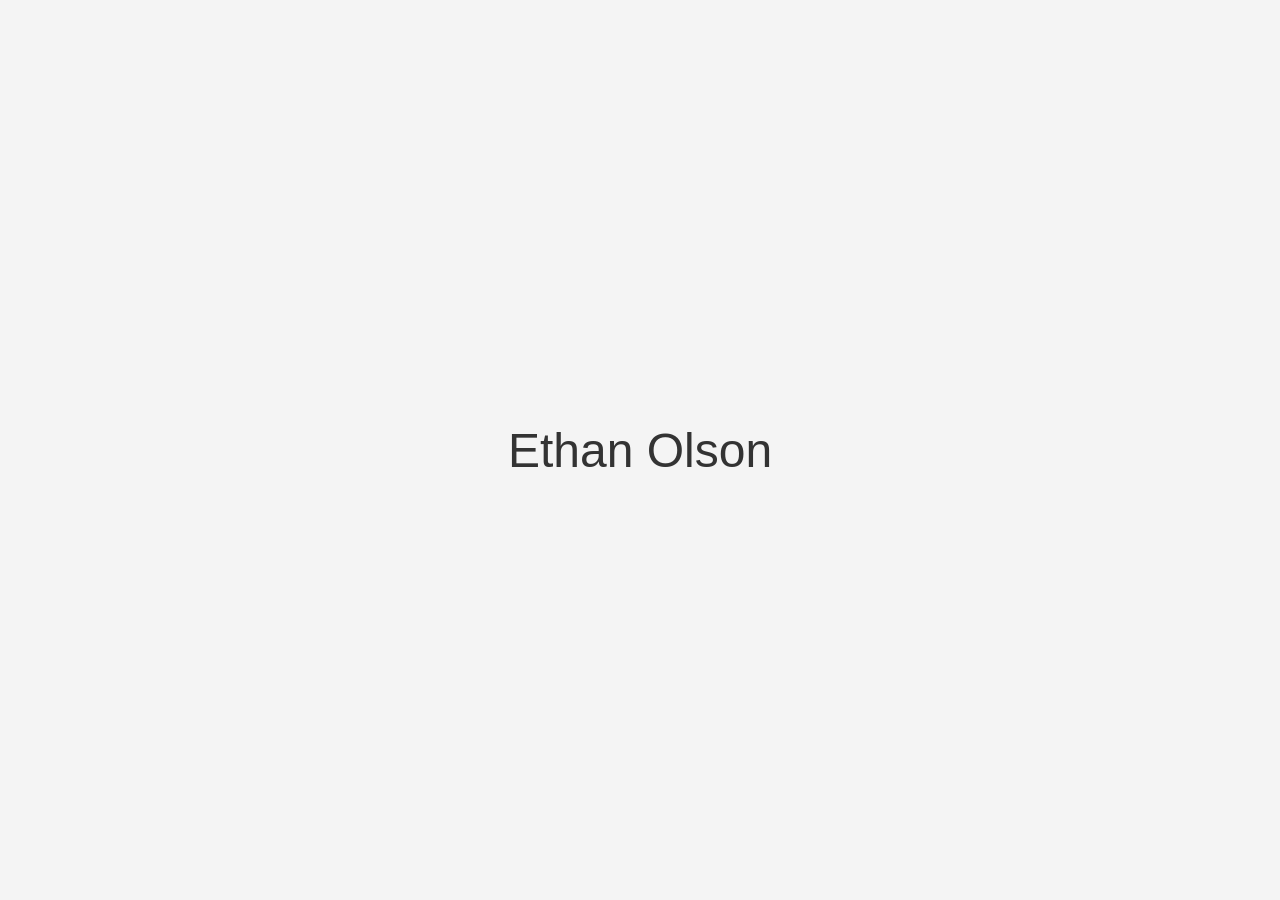
==== index.html @ 8f366f77 "Update index.html" ====
<!DOCTYPE html>
<html lang="en">
<head>
  <meta charset="UTF-8" />
  <meta name="viewport" content="width=device-width, initial-scale=1.0" />
  <title>Ethan Olson</title>

  <!-- Favicon -->
  <link rel="icon" href="favicon.ico" type="image/x-icon" />

  <style>
    body {
      margin: 0;
      padding: 0;
      background: #f4f4f4;
      font-family: 'Helvetica Neue', sans-serif;
      color: #333;
      display: flex;
      justify-content: center;
      align-items: center;
      height: 100vh;
    }
    h1 {
      font-size: 3rem;
      font-weight: 400;
    }
  </style>
</head>
<body>
  <h1>Ethan Olson</h1>
</body>
</html>
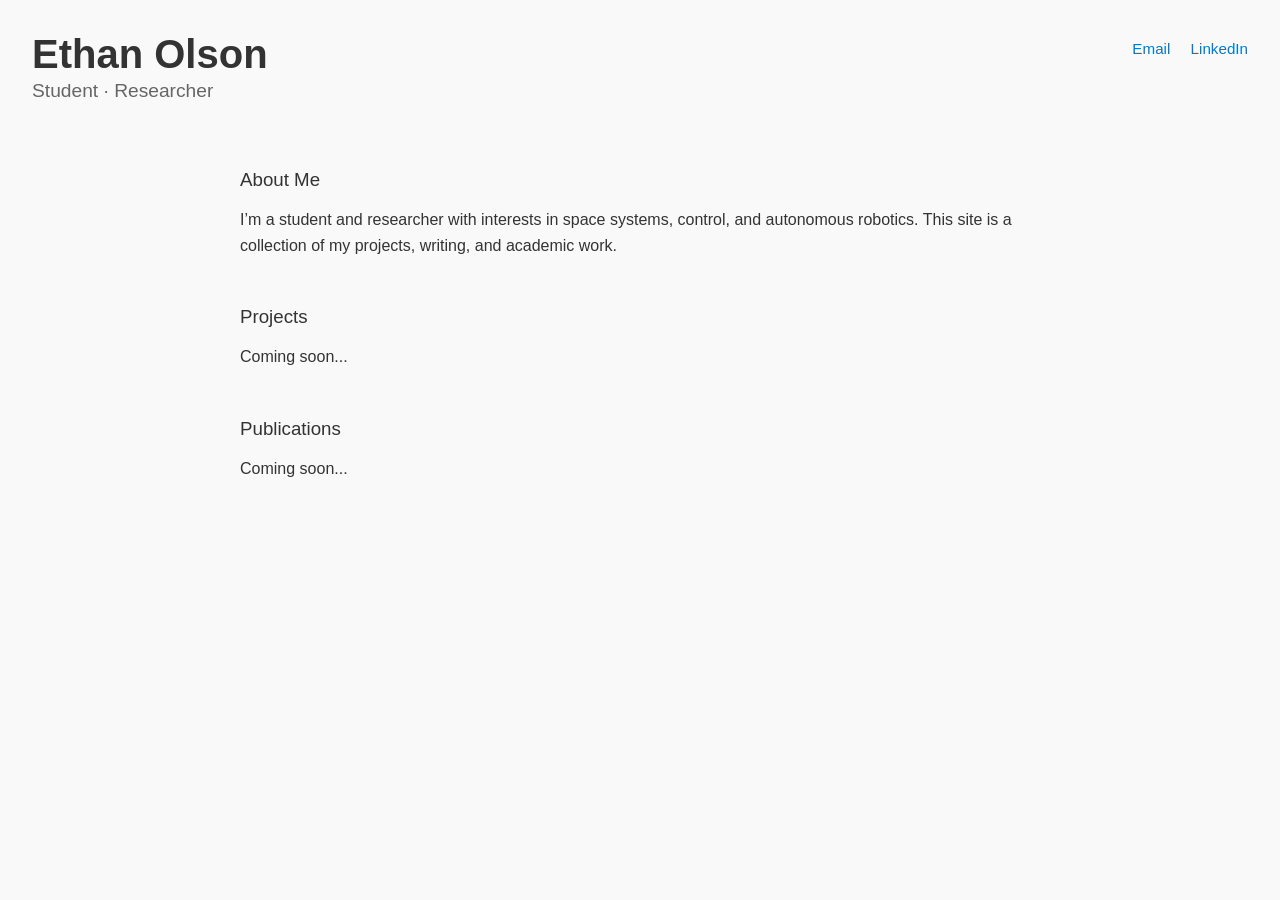
==== commit 43648d1c: "Update index.html" ====
--- a/index.html
+++ b/index.html
@@ -6,27 +6,103 @@
   <title>Ethan Olson</title>
 
   <!-- Favicon -->
-  <link rel="icon" href="favicon.ico" type="image/x-icon" />
+  <link rel="icon" href="icons8-satellite-48.png" type="image/png" />
 
   <style>
     body {
       margin: 0;
       padding: 0;
-      background: #f4f4f4;
       font-family: 'Helvetica Neue', sans-serif;
+      background-color: #f9f9f9;
       color: #333;
+    }
+
+    header {
+      padding: 2rem 2rem 1rem 2rem;
       display: flex;
-      justify-content: center;
-      align-items: center;
-      height: 100vh;
+      justify-content: space-between;
+      align-items: flex-start;
+      flex-wrap: wrap;
     }
+
+    .title {
+      max-width: 70%;
+    }
+
     h1 {
-      font-size: 3rem;
-      font-weight: 400;
+      margin: 0;
+      font-size: 2.5rem;
+      font-weight: 600;
+    }
+
+    h2 {
+      margin: 0.2rem 0 0 0;
+      font-size: 1.2rem;
+      font-weight: 300;
+      color: #666;
+    }
+
+    .links {
+      text-align: right;
+      font-size: 0.95rem;
+      margin-top: 0.5rem;
+    }
+
+    .links a {
+      margin-left: 1rem;
+      text-decoration: none;
+      color: #007acc;
+    }
+
+    main {
+      padding: 2rem;
+      max-width: 800px;
+      margin: 0 auto;
+    }
+
+    section {
+      margin-bottom: 3rem;
+    }
+
+    h3 {
+      font-weight: 500;
+      margin-bottom: 0.5rem;
+    }
+
+    p {
+      line-height: 1.6;
     }
   </style>
 </head>
 <body>
-  <h1>Ethan Olson</h1>
+  <header>
+    <div class="title">
+      <h1>Ethan Olson</h1>
+      <h2>Student · Researcher</h2>
+    </div>
+    <div class="links">
+      <a href="mailto:youremail@example.com">Email</a>
+      <a href="https://www.linkedin.com/in/yourprofile" target="_blank">LinkedIn</a>
+    </div>
+  </header>
+
+  <main>
+    <section>
+      <h3>About Me</h3>
+      <p>
+        I’m a student and researcher with interests in space systems, control, and autonomous robotics. This site is a collection of my projects, writing, and academic work.
+      </p>
+    </section>
+
+    <section>
+      <h3>Projects</h3>
+      <p>Coming soon...</p>
+    </section>
+
+    <section>
+      <h3>Publications</h3>
+      <p>Coming soon...</p>
+    </section>
+  </main>
 </body>
 </html>
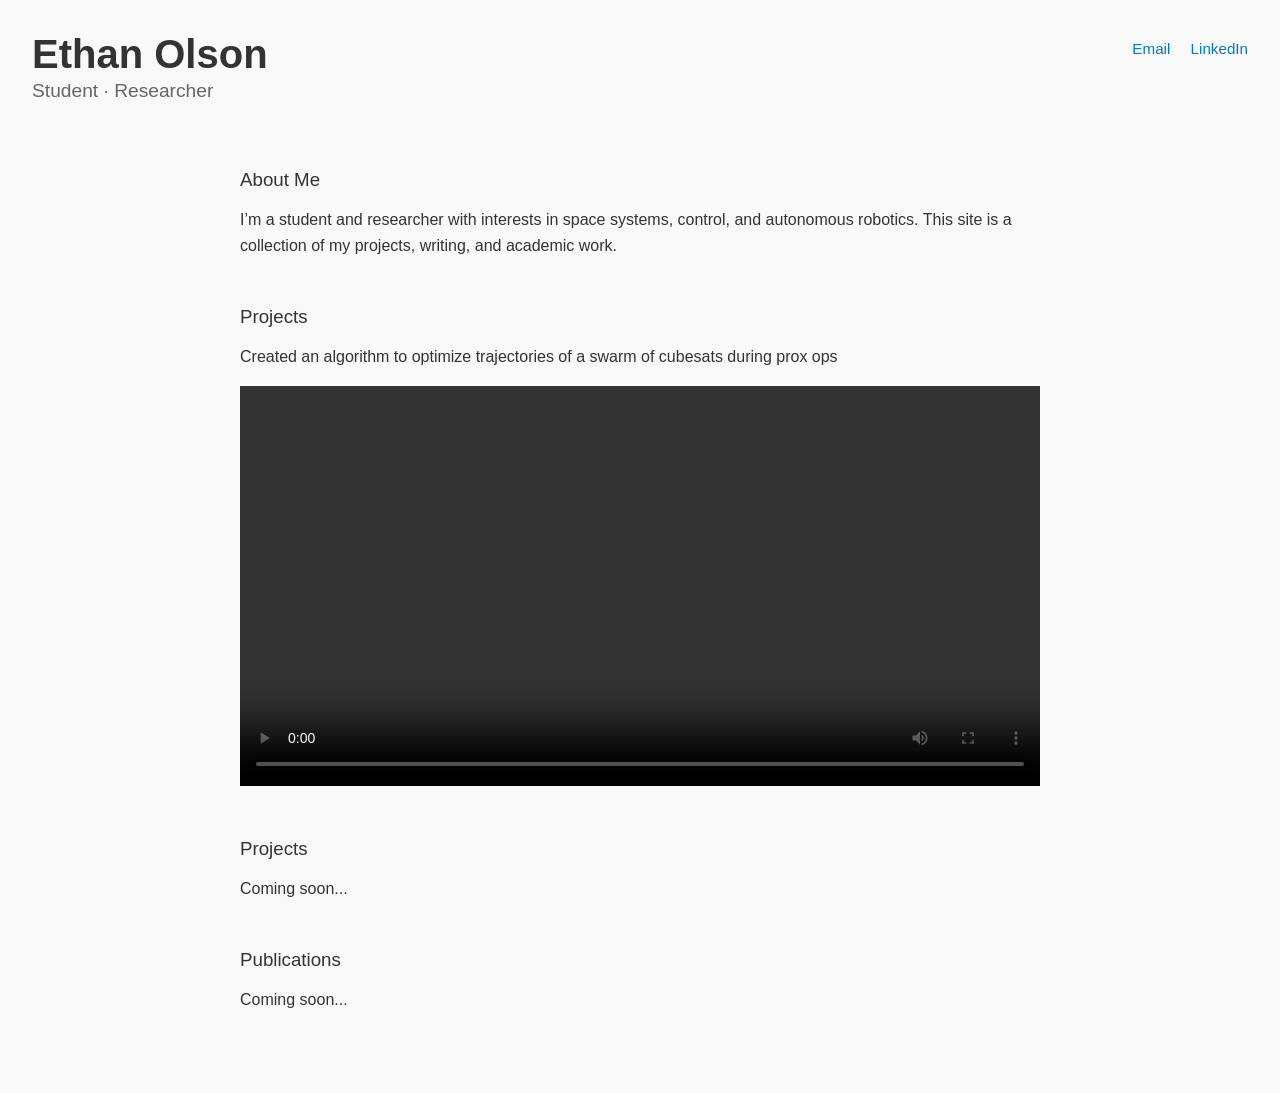
==== commit 0a362ff7: "Update index.html" ====
--- a/index.html
+++ b/index.html
@@ -94,6 +94,15 @@
       </p>
     </section>
 
+  <section>
+  <h3>Projects</h3>
+  <p>Created an algorithm to optimize trajectories of a swarm of cubesats during prox ops</p>
+  <video width="100%" controls>
+    <source src="TrajOptMission.mp4" type="video/mp4" />
+    Your browser does not support the video tag.
+  </video>
+</section>
+
     <section>
       <h3>Projects</h3>
       <p>Coming soon...</p>
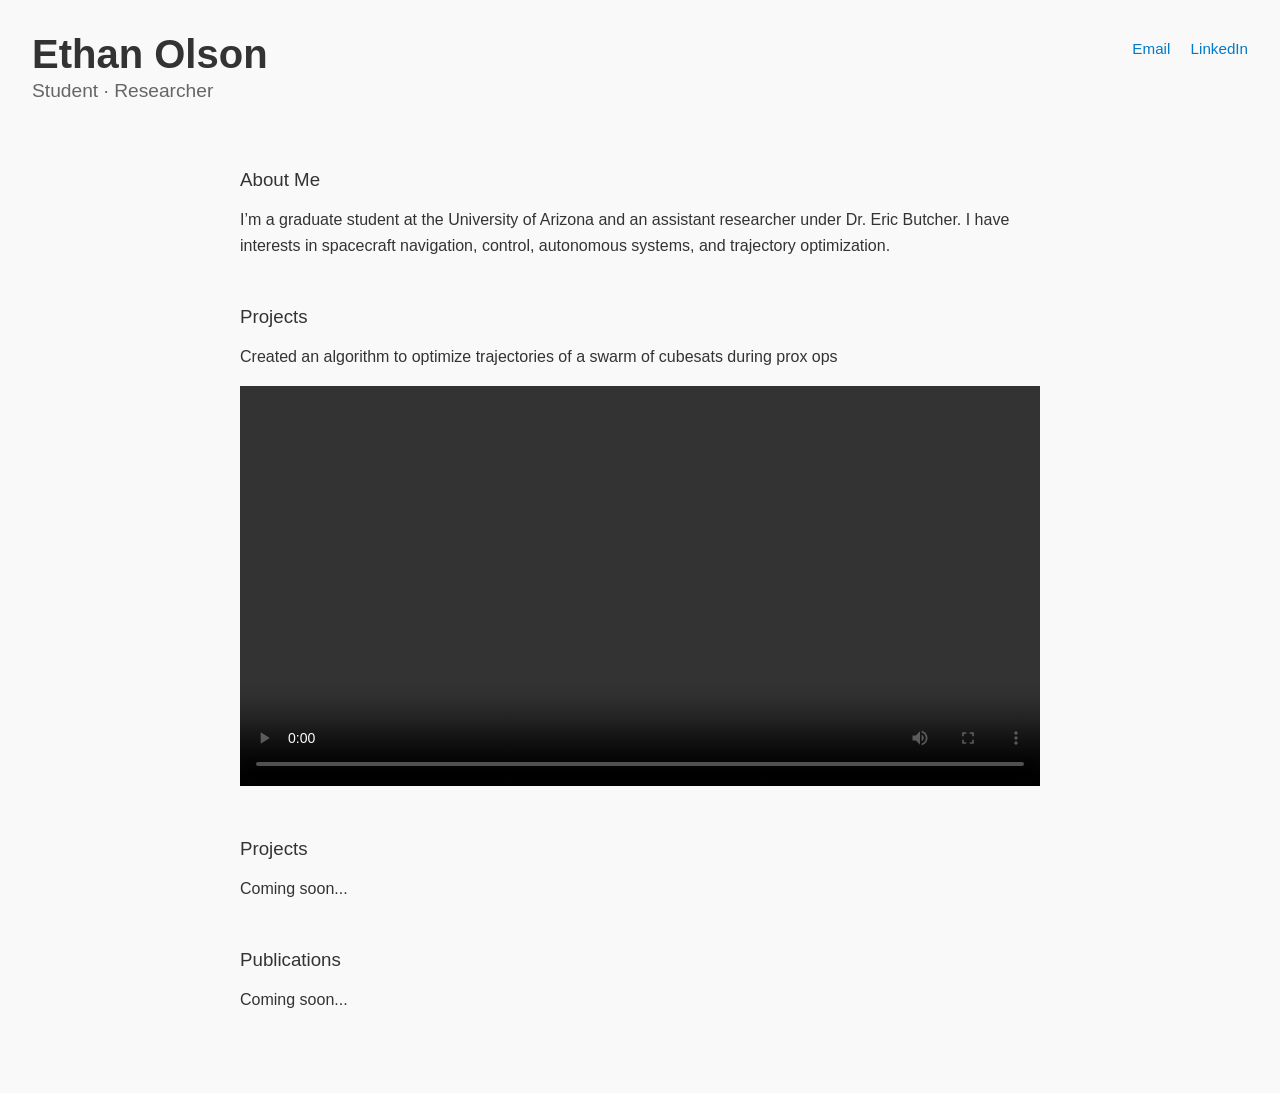
==== commit 6a6ee823: "Update index.html" ====
--- a/index.html
+++ b/index.html
@@ -81,8 +81,8 @@
       <h2>Student · Researcher</h2>
     </div>
     <div class="links">
-      <a href="mailto:youremail@example.com">Email</a>
-      <a href="https://www.linkedin.com/in/yourprofile" target="_blank">LinkedIn</a>
+      <a href="mailto:olson7@arizona.edu">Email</a>
+      <a href="https://www.linkedin.com/in/ethan-olson-353345222/" target="_blank">LinkedIn</a>
     </div>
   </header>
 
@@ -90,7 +90,7 @@
     <section>
       <h3>About Me</h3>
       <p>
-        I’m a student and researcher with interests in space systems, control, and autonomous robotics. This site is a collection of my projects, writing, and academic work.
+        I’m a graduate student at the University of Arizona and an assistant researcher under Dr. Eric Butcher. I have interests in spacecraft navigation, control, autonomous systems, and trajectory optimization.
       </p>
     </section>
 
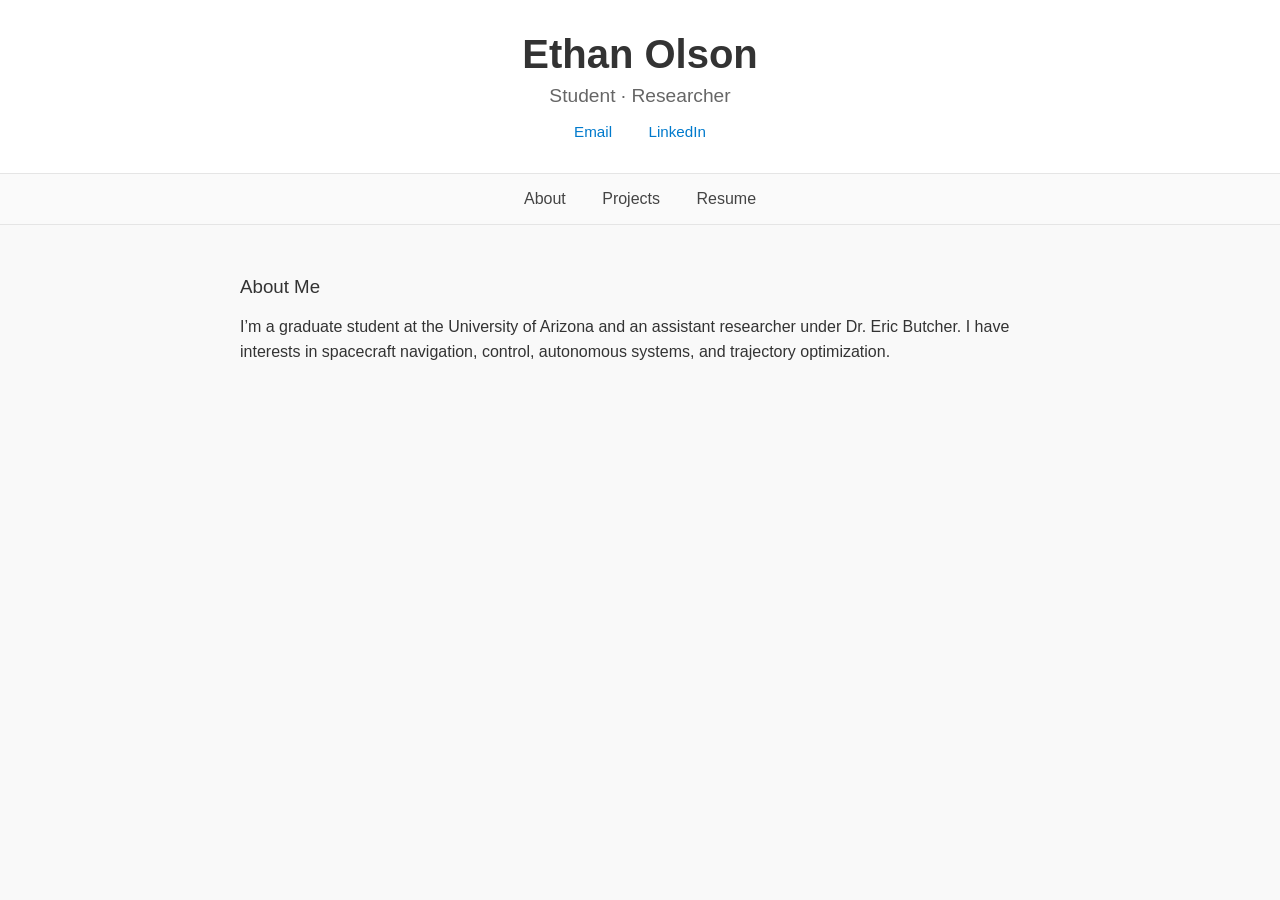
==== commit 4fca3e45: "Update index.html" ====
--- a/index.html
+++ b/index.html
@@ -4,8 +4,6 @@
   <meta charset="UTF-8" />
   <meta name="viewport" content="width=device-width, initial-scale=1.0" />
   <title>Ethan Olson</title>
-
-  <!-- Favicon -->
   <link rel="icon" href="icons8-satellite-48.png" type="image/png" />
 
   <style>
@@ -18,15 +16,10 @@
     }
 
     header {
-      padding: 2rem 2rem 1rem 2rem;
-      display: flex;
-      justify-content: space-between;
-      align-items: flex-start;
-      flex-wrap: wrap;
-    }
-
-    .title {
-      max-width: 70%;
+      background-color: #ffffff;
+      padding: 2rem 0;
+      text-align: center;
+      box-shadow: 0 2px 5px rgba(0, 0, 0, 0.05);
     }
 
     h1 {
@@ -36,21 +29,39 @@
     }
 
     h2 {
-      margin: 0.2rem 0 0 0;
+      margin: 0.5rem 0;
       font-size: 1.2rem;
       font-weight: 300;
       color: #666;
     }
 
     .links {
-      text-align: right;
-      font-size: 0.95rem;
-      margin-top: 0.5rem;
+      margin-top: 1rem;
     }
 
     .links a {
-      margin-left: 1rem;
+      margin: 0 1rem;
       text-decoration: none;
+      color: #007acc;
+      font-size: 0.95rem;
+    }
+
+    nav {
+      text-align: center;
+      background: #fafafa;
+      padding: 1rem 0;
+      border-top: 1px solid #e5e5e5;
+      border-bottom: 1px solid #e5e5e5;
+    }
+
+    nav a {
+      margin: 0 1rem;
+      text-decoration: none;
+      color: #444;
+      font-weight: 500;
+    }
+
+    nav a:hover {
       color: #007acc;
     }
 
@@ -76,15 +87,19 @@
 </head>
 <body>
   <header>
-    <div class="title">
-      <h1>Ethan Olson</h1>
-      <h2>Student · Researcher</h2>
-    </div>
+    <h1>Ethan Olson</h1>
+    <h2>Student · Researcher</h2>
     <div class="links">
       <a href="mailto:olson7@arizona.edu">Email</a>
       <a href="https://www.linkedin.com/in/ethan-olson-353345222/" target="_blank">LinkedIn</a>
     </div>
   </header>
+
+  <nav>
+    <a href="index.html">About</a>
+    <a href="projects.html">Projects</a>
+    <a href="resume.html">Resume</a>
+  </nav>
 
   <main>
     <section>
@@ -93,25 +108,6 @@
         I’m a graduate student at the University of Arizona and an assistant researcher under Dr. Eric Butcher. I have interests in spacecraft navigation, control, autonomous systems, and trajectory optimization.
       </p>
     </section>
-
-  <section>
-  <h3>Projects</h3>
-  <p>Created an algorithm to optimize trajectories of a swarm of cubesats during prox ops</p>
-  <video width="100%" controls>
-    <source src="TrajOptMission.mp4" type="video/mp4" />
-    Your browser does not support the video tag.
-  </video>
-</section>
-
-    <section>
-      <h3>Projects</h3>
-      <p>Coming soon...</p>
-    </section>
-
-    <section>
-      <h3>Publications</h3>
-      <p>Coming soon...</p>
-    </section>
   </main>
 </body>
 </html>
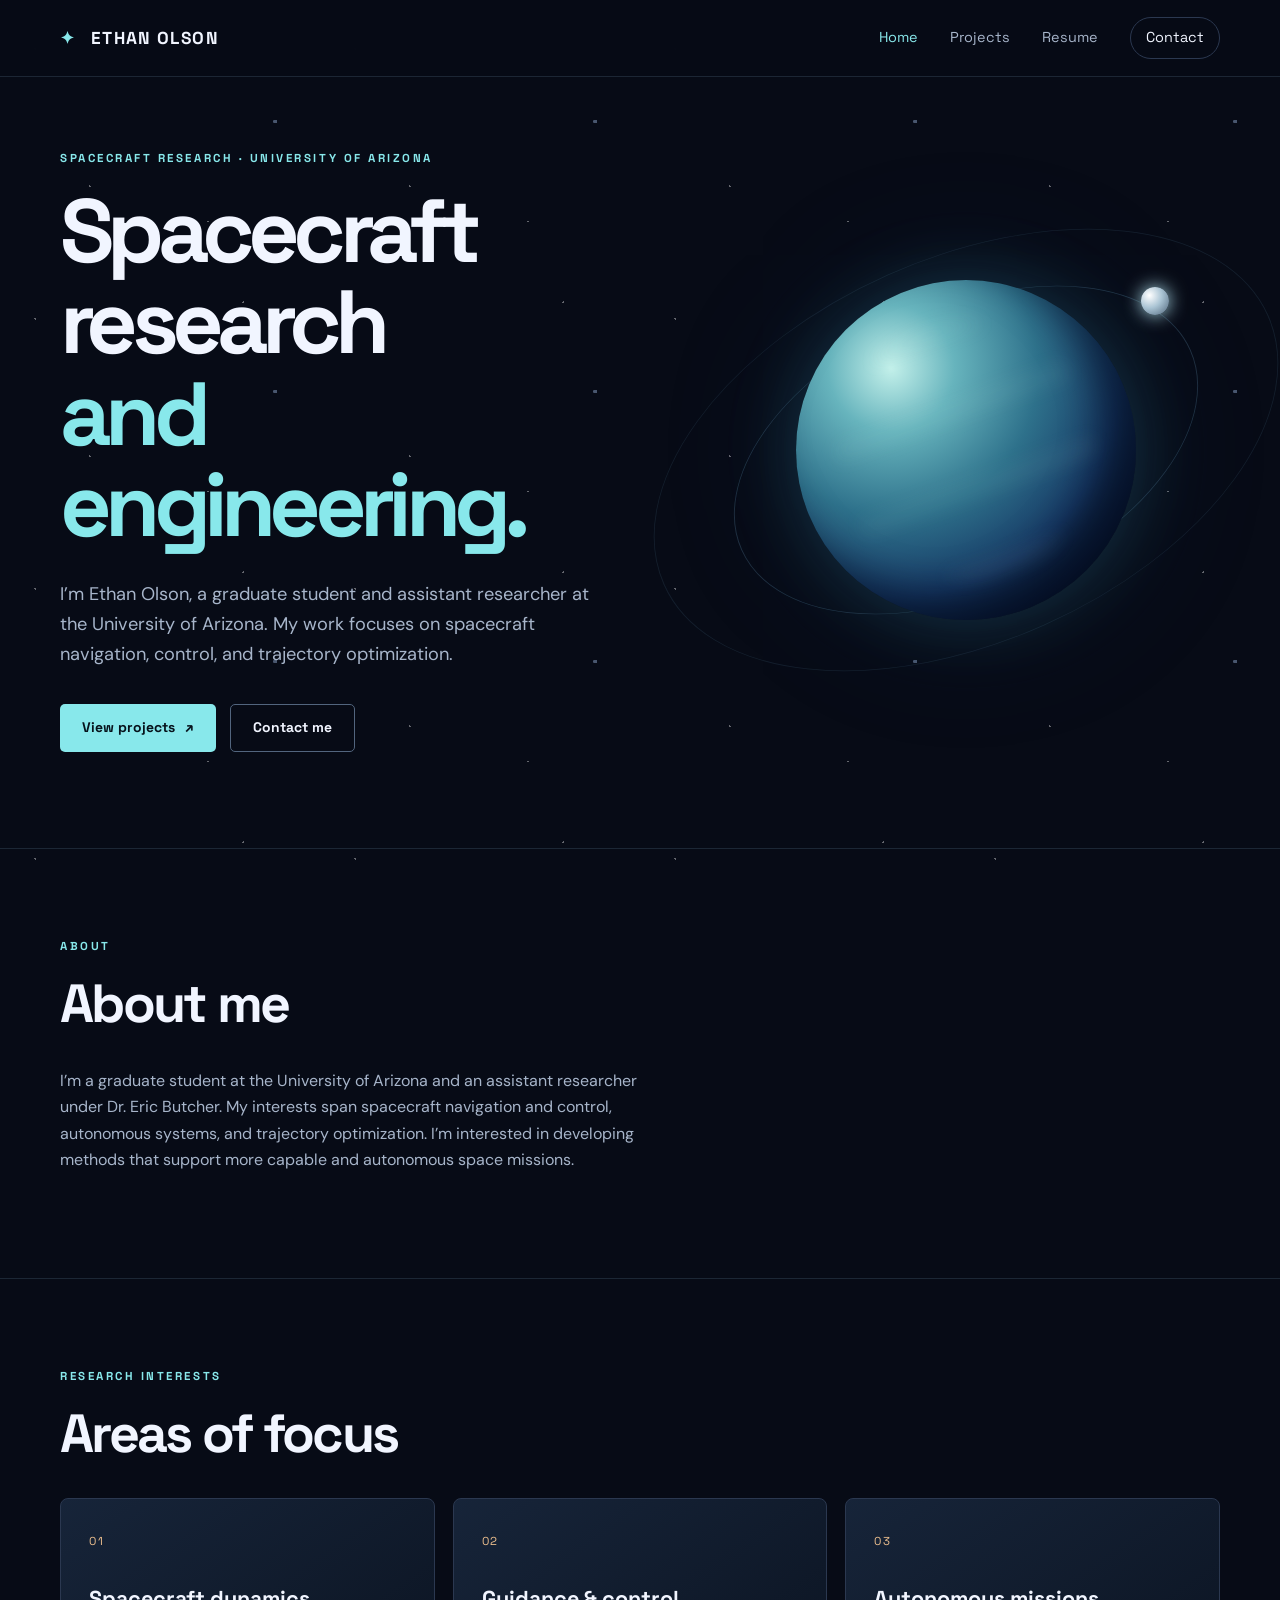
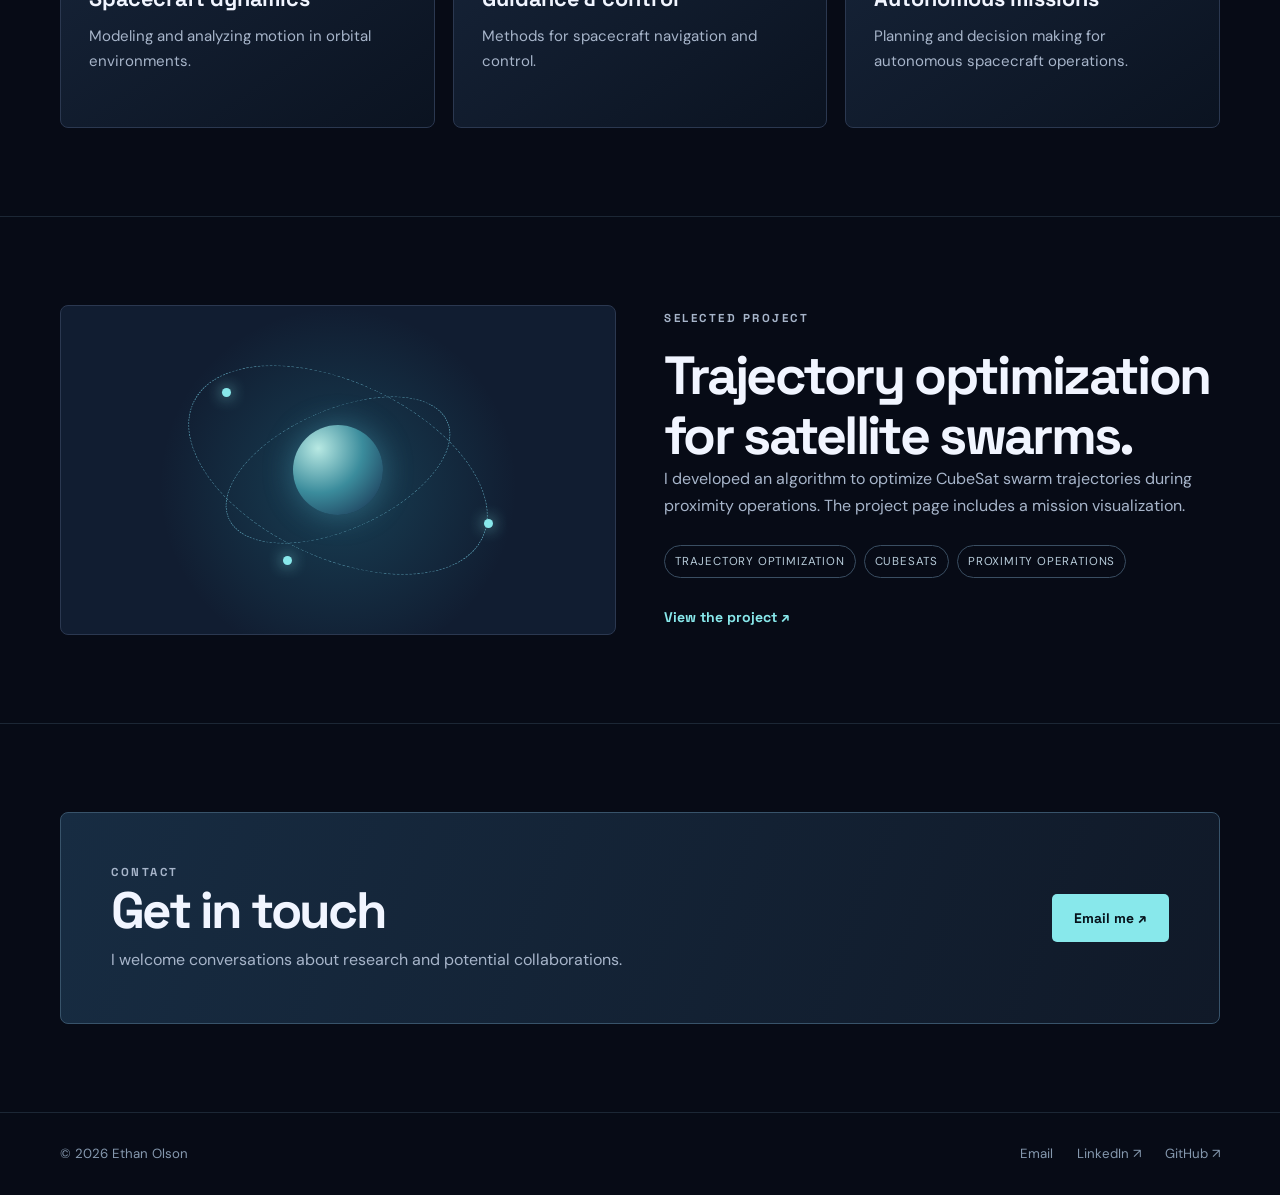
==== commit f4ad3d75: "Redesign personal website with professional space theme" ====
--- a/index.html
+++ b/index.html
@@ -1,113 +1,10 @@
-<!DOCTYPE html>
-<html lang="en">
-<head>
-  <meta charset="UTF-8" />
-  <meta name="viewport" content="width=device-width, initial-scale=1.0" />
-  <title>Ethan Olson</title>
-  <link rel="icon" href="icons8-satellite-48.png" type="image/png" />
+<!doctype html>
+<html lang="en"><head><meta charset="utf-8"><meta name="viewport" content="width=device-width,initial-scale=1"><meta name="theme-color" content="#070b16"><meta name="description" content="Ethan Olson is a graduate student and researcher exploring spacecraft navigation, control, autonomous systems, and trajectory optimization."><title>Ethan Olson | Spacecraft Research & Engineering</title><link rel="icon" href="https://raw.githubusercontent.com/artemis-17/Website/main/icons8-satellite-48.png" type="image/png"><link rel="stylesheet" href="style.css"></head>
+<body><header class="site-header"><div class="shell header-inner"><a class="brand" href="index.html"><span class="brand-mark">✦</span> ETHAN OLSON</a><nav class="nav" aria-label="Main navigation"><a href="index.html" aria-current="page">Home</a><a href="projects.html">Projects</a><a href="resume.html">Resume</a><a class="contact-link" href="mailto:olson7@arizona.edu">Contact</a></nav></div></header>
+<main><section class="shell hero"><div class="hero-copy"><p class="eyebrow">Spacecraft research · University of Arizona</p><h1>Spacecraft research<br><em>and engineering.</em></h1><p class="lede">I’m Ethan Olson, a graduate student and assistant researcher at the University of Arizona. My work focuses on spacecraft navigation, control, and trajectory optimization.</p><div class="actions"><a class="button primary" href="projects.html">View projects <span aria-hidden="true">↗</span></a><a class="button secondary" href="mailto:olson7@arizona.edu">Contact me</a></div></div><div class="orbit-art" role="img" aria-label="Illustration of a blue planet with orbital paths and a small satellite"><div class="planet"></div><div class="moon"></div></div></section>
+<section class="section" id="about"><div class="shell"><div class="section-heading"><div><p class="eyebrow">About</p><h2>About me</h2></div></div><p class="section-intro">I’m a graduate student at the University of Arizona and an assistant researcher under Dr. Eric Butcher. My interests span spacecraft navigation and control, autonomous systems, and trajectory optimization. I’m interested in developing methods that support more capable and autonomous space missions.</p></div></section>
+<section class="section"><div class="shell"><div class="section-heading"><div><p class="eyebrow">Research interests</p><h2>Areas of focus</h2></div></div><div class="grid"><article class="card"><span class="number">01</span><h3>Spacecraft dynamics</h3><p>Modeling and analyzing motion in orbital environments.</p></article><article class="card"><span class="number">02</span><h3>Guidance & control</h3><p>Methods for spacecraft navigation and control.</p></article><article class="card"><span class="number">03</span><h3>Autonomous missions</h3><p>Planning and decision making for autonomous spacecraft operations.</p></article></div></div></section>
+<section class="section"><div class="shell feature"><div class="feature-visual" role="img" aria-label="Diagram inspired by satellite swarm trajectories"><div class="ring"></div><div class="ring"></div><div class="core"></div><div class="node one"></div><div class="node two"></div><div class="node three"></div></div><div class="feature-copy"><p class="eyebrow">Selected project</p><h2>Trajectory optimization for satellite swarms.</h2><p>I developed an algorithm to optimize CubeSat swarm trajectories during proximity operations. The project page includes a mission visualization.</p><div class="tag-row"><span class="tag">TRAJECTORY OPTIMIZATION</span><span class="tag">CUBESATS</span><span class="tag">PROXIMITY OPERATIONS</span></div><a class="text-link" href="projects.html">View the project ↗</a></div></div></section>
+<section class="section"><div class="shell cta"><div><p class="eyebrow">Contact</p><h2>Get in touch</h2><p>I welcome conversations about research and potential collaborations.</p></div><a class="button primary" href="mailto:olson7@arizona.edu">Email me ↗</a></div></section></main>
+<footer class="footer"><div class="shell footer-inner"><span>© <span id="year">2026</span> Ethan Olson</span><div class="footer-links"><a href="mailto:olson7@arizona.edu">Email</a><a href="https://www.linkedin.com/in/ethan-olson-353345222/" target="_blank" rel="noopener noreferrer">LinkedIn ↗</a><a href="https://github.com/artemis-17" target="_blank" rel="noopener noreferrer">GitHub ↗</a></div></div></footer><script>document.getElementById('year').textContent=new Date().getFullYear()</script></body></html>
 
-  <style>
-    body {
-      margin: 0;
-      padding: 0;
-      font-family: 'Helvetica Neue', sans-serif;
-      background-color: #f9f9f9;
-      color: #333;
-    }
-
-    header {
-      background-color: #ffffff;
-      padding: 2rem 0;
-      text-align: center;
-      box-shadow: 0 2px 5px rgba(0, 0, 0, 0.05);
-    }
-
-    h1 {
-      margin: 0;
-      font-size: 2.5rem;
-      font-weight: 600;
-    }
-
-    h2 {
-      margin: 0.5rem 0;
-      font-size: 1.2rem;
-      font-weight: 300;
-      color: #666;
-    }
-
-    .links {
-      margin-top: 1rem;
-    }
-
-    .links a {
-      margin: 0 1rem;
-      text-decoration: none;
-      color: #007acc;
-      font-size: 0.95rem;
-    }
-
-    nav {
-      text-align: center;
-      background: #fafafa;
-      padding: 1rem 0;
-      border-top: 1px solid #e5e5e5;
-      border-bottom: 1px solid #e5e5e5;
-    }
-
-    nav a {
-      margin: 0 1rem;
-      text-decoration: none;
-      color: #444;
-      font-weight: 500;
-    }
-
-    nav a:hover {
-      color: #007acc;
-    }
-
-    main {
-      padding: 2rem;
-      max-width: 800px;
-      margin: 0 auto;
-    }
-
-    section {
-      margin-bottom: 3rem;
-    }
-
-    h3 {
-      font-weight: 500;
-      margin-bottom: 0.5rem;
-    }
-
-    p {
-      line-height: 1.6;
-    }
-  </style>
-</head>
-<body>
-  <header>
-    <h1>Ethan Olson</h1>
-    <h2>Student · Researcher</h2>
-    <div class="links">
-      <a href="mailto:olson7@arizona.edu">Email</a>
-      <a href="https://www.linkedin.com/in/ethan-olson-353345222/" target="_blank">LinkedIn</a>
-    </div>
-  </header>
-
-  <nav>
-    <a href="index.html">About</a>
-    <a href="projects.html">Projects</a>
-    <a href="resume.html">Resume</a>
-  </nav>
-
-  <main>
-    <section>
-      <h3>About Me</h3>
-      <p>
-        I’m a graduate student at the University of Arizona and an assistant researcher under Dr. Eric Butcher. I have interests in spacecraft navigation, control, autonomous systems, and trajectory optimization.
-      </p>
-    </section>
-  </main>
-</body>
-</html>
--- a/style.css
+++ b/style.css
@@ -0,0 +1,23 @@
+@import url('https://fonts.googleapis.com/css2?family=DM+Sans:wght@400;500;600;700&family=Space+Grotesk:wght@400;500;600;700&display=swap');
+:root{color-scheme:dark;--bg:#070b16;--panel:#101827;--line:#2b3850;--text:#f1f5ff;--muted:#a7b5ca;--cyan:#88e8eb;--gold:#efc18f}
+*{box-sizing:border-box}html{scroll-behavior:smooth}body{margin:0;background:var(--bg);color:var(--text);font-family:'DM Sans',sans-serif;line-height:1.65;overflow-x:hidden}body:before{content:'';position:fixed;inset:0;pointer-events:none;z-index:-1;background-image:radial-gradient(1px 1px at 11% 18%,#fff 98%,transparent),radial-gradient(1px 1px at 76% 12%,#fff 98%,transparent),radial-gradient(2px 2px at 86% 45%,#b4d3ff 98%,transparent),radial-gradient(1px 1px at 28% 69%,#fff 98%,transparent),radial-gradient(1px 1px at 65% 82%,#fff 98%,transparent);background-size:320px 270px;opacity:.38}a{color:inherit;text-decoration:none}a:focus-visible{outline:2px solid var(--cyan);outline-offset:5px}h1,h2,h3,p{margin-top:0}h1,h2,h3,.brand,.nav{font-family:'Space Grotesk',sans-serif}.shell{width:min(1160px,calc(100% - 48px));margin:auto}.site-header{border-bottom:1px solid rgba(145,184,218,.16);background:rgba(7,11,22,.8);backdrop-filter:blur(16px);position:sticky;top:0;z-index:5}.header-inner{display:flex;justify-content:space-between;align-items:center;min-height:76px;gap:24px}.brand{font-size:1.08rem;font-weight:700;letter-spacing:.08em}.brand-mark{color:var(--cyan);margin-right:10px}.nav{display:flex;align-items:center;gap:32px;font-size:.9rem;color:var(--muted)}.nav a:hover,.nav a[aria-current=page]{color:var(--cyan)}.nav .contact-link{color:var(--text);border:1px solid var(--line);padding:8px 15px;border-radius:999px}.eyebrow{font-family:'Space Grotesk',sans-serif;text-transform:uppercase;letter-spacing:.22em;font-size:.72rem;font-weight:700;color:var(--cyan);margin-bottom:18px}.hero{position:relative;min-height:660px;display:grid;grid-template-columns:1.1fr .9fr;align-items:center;gap:30px;padding:72px 0 96px}.hero-copy{position:relative;z-index:2}.hero h1{font-size:clamp(3.6rem,7vw,6.8rem);line-height:1.02;letter-spacing:-.075em;margin-bottom:27px;max-width:760px}.hero h1 em{font-style:normal;color:var(--cyan)}.lede{font-size:1.14rem;color:var(--muted);max-width:560px}.actions{display:flex;gap:14px;flex-wrap:wrap;margin-top:35px}.button{display:inline-flex;align-items:center;justify-content:center;gap:10px;min-height:48px;padding:11px 22px;border-radius:5px;font-family:'Space Grotesk',sans-serif;font-size:.87rem;font-weight:700;transition:transform .2s,background .2s}.button:hover{transform:translateY(-3px)}.button.primary{background:var(--cyan);color:#06121b}.button.secondary{border:1px solid #52657e;color:var(--text)}.button.secondary:hover{background:#182438}.orbit-art{height:480px;position:relative;overflow:visible}.orbit-art:before{content:'';position:absolute;width:490px;height:490px;border:1px solid rgba(122,179,214,.22);border-radius:50%;left:50%;top:50%;transform:translate(-50%,-50%) rotate(-24deg) scaleY(.58)}.orbit-art:after{content:'';position:absolute;width:660px;height:660px;border:1px solid rgba(122,179,214,.11);border-radius:50%;left:50%;top:50%;transform:translate(-50%,-50%) rotate(-24deg) scaleY(.58)}.planet{position:absolute;width:340px;height:340px;left:50%;top:50%;transform:translate(-50%,-50%);border-radius:50%;background:radial-gradient(circle at 28% 26%,#c3f0ea 0%,#67b4bd 18%,#2e718b 42%,#173a66 65%,#091529 82%);box-shadow:inset -32px -25px 38px rgba(2,9,29,.6),0 0 70px rgba(75,177,207,.22),0 0 160px rgba(30,119,178,.12)}.planet:after{content:'';position:absolute;inset:12%;border-radius:50%;background:repeating-linear-gradient(160deg,transparent 0 35px,rgba(190,239,227,.07) 38px 48px,transparent 56px 80px);filter:blur(9px)}.moon{position:absolute;width:28px;height:28px;border-radius:50%;top:16%;right:10%;background:radial-gradient(circle at 30% 30%,#fff,#aac4d4 45%,#4d6479);box-shadow:0 0 18px #b0e2ed}.satellite{position:absolute;left:6%;bottom:16%;font-size:35px;transform:rotate(-30deg);filter:drop-shadow(0 0 12px #86dce8)}.art-label{position:absolute;right:0;bottom:10%;font-family:'Space Grotesk',sans-serif;font-size:.7rem;letter-spacing:.2em;color:#89a4bb}.section{padding:88px 0;border-top:1px solid rgba(145,184,218,.16)}.section-heading{display:flex;justify-content:space-between;align-items:end;gap:30px;margin-bottom:34px}.section h2,.page-hero h1{font-size:clamp(2.2rem,4.2vw,4rem);line-height:1.12;letter-spacing:-.05em;margin-bottom:0}.section-intro{max-width:580px;color:var(--muted)}.text-link{color:var(--cyan);font-family:'Space Grotesk',sans-serif;font-weight:700;font-size:.88rem;white-space:nowrap}.text-link:hover{text-decoration:underline}.grid{display:grid;grid-template-columns:repeat(3,1fr);gap:18px}.card{background:linear-gradient(145deg,rgba(25,39,61,.9),rgba(12,20,34,.9));border:1px solid var(--line);border-radius:8px;padding:28px;min-height:230px}.card .number{font-family:'Space Grotesk',sans-serif;color:var(--gold);font-size:.72rem;letter-spacing:.16em}.card h3{font-size:1.35rem;line-height:1.25;margin:32px 0 12px}.card p{color:var(--muted);font-size:.94rem;margin-bottom:0}.feature{display:grid;grid-template-columns:1fr 1fr;gap:48px;align-items:center}.feature-visual{background:radial-gradient(circle at 50% 55%,rgba(44,166,191,.25),transparent 54%),#111d31;border:1px solid var(--line);border-radius:8px;min-height:330px;display:grid;place-items:center;position:relative;overflow:hidden}.feature-visual .ring{width:240px;height:240px;border:1px dashed #5493a9;border-radius:50%;position:absolute;transform:rotate(-24deg) scaleY(.5)}.feature-visual .ring:nth-child(2){width:320px;height:320px;transform:rotate(25deg) scaleY(.55)}.feature-visual .core{width:90px;height:90px;border-radius:50%;background:radial-gradient(circle at 28% 26%,#b8e9e3,#3b8c9c 48%,#152849);box-shadow:0 0 30px #489bb077}.feature-visual .node{position:absolute;width:9px;height:9px;border-radius:50%;background:var(--cyan);box-shadow:0 0 15px var(--cyan)}.feature-visual .node.one{top:25%;left:29%}.feature-visual .node.two{top:65%;right:22%}.feature-visual .node.three{bottom:21%;left:40%}.feature-copy p{color:var(--muted)}.tag-row{display:flex;gap:8px;flex-wrap:wrap;margin:26px 0}.tag{font-size:.72rem;letter-spacing:.07em;border:1px solid #3a4e62;color:#b8ccda;border-radius:50px;padding:6px 10px}.cta{background:linear-gradient(110deg,#172c42,#101928);border:1px solid #38536a;border-radius:8px;padding:50px;display:flex;align-items:center;justify-content:space-between;gap:26px}.cta h2{font-size:clamp(2rem,4vw,3.2rem);letter-spacing:-.05em;margin-bottom:8px}.cta p{color:var(--muted);margin:0}.footer{border-top:1px solid rgba(145,184,218,.16);padding:30px 0;color:#8598ae;font-size:.83rem}.footer-inner{display:flex;justify-content:space-between;gap:24px}.footer-links{display:flex;gap:24px}.footer a:hover{color:var(--cyan)}.page-hero{padding:100px 0 65px;max-width:780px}.page-hero p:last-child{font-size:1.13rem;color:var(--muted);margin:22px 0 0}.project-panel{border:1px solid var(--line);background:#101827;border-radius:8px;overflow:hidden;margin-bottom:90px}.project-content{padding:38px}.project-content h2{font-size:2rem;letter-spacing:-.04em}.project-content p{color:var(--muted);max-width:750px}.project-video{width:100%;display:block;max-height:620px;background:#070b16}.resume-list{display:grid;gap:16px;margin-bottom:90px}.resume-item{padding:28px;border:1px solid var(--line);background:var(--panel);border-radius:8px;display:grid;grid-template-columns:180px 1fr;gap:20px}.resume-item .label{color:var(--cyan);font-family:'Space Grotesk',sans-serif;font-size:.8rem;text-transform:uppercase;letter-spacing:.15em}.resume-item h2{font-size:1.3rem;margin-bottom:8px}.resume-item p{color:var(--muted);margin:0}.note{font-size:.85rem;color:var(--muted);margin-top:20px}@media(max-width:800px){.hero{grid-template-columns:1fr;min-height:auto;padding:80px 0 35px}.orbit-art{height:360px;grid-row:1}.planet{width:260px;height:260px}.orbit-art:before{width:360px;height:360px}.orbit-art:after{width:450px;height:450px}.hero-copy{text-align:center}.lede{margin:auto}.actions{justify-content:center}.grid,.feature{grid-template-columns:1fr}.feature-visual{min-height:270px}.section{padding:65px 0}}@media(max-width:560px){.shell{width:min(100% - 32px,1160px)}.header-inner{min-height:68px}.brand{font-size:.92rem}.nav{gap:15px;font-size:.78rem}.nav .contact-link{display:none}.hero h1{font-size:3.6rem}.orbit-art{height:310px}.planet{width:225px;height:225px}.orbit-art:before{width:315px;height:315px}.orbit-art:after{width:390px;height:390px}.section-heading{display:block}.section-heading .text-link{display:inline-block;margin-top:16px}.cta{padding:30px;display:block}.cta .button{margin-top:25px}.footer-inner{display:block}.footer-links{margin-top:12px}.resume-item{grid-template-columns:1fr}.page-hero{padding:75px 0 45px}.project-content{padding:24px}}@media(prefers-reduced-motion:reduce){html{scroll-behavior:auto}.button{transition:none}}
+
+/* Professional refinement */
++:root{--bg:#0b1220;--panel:#121d2d;--line:#304056;--cyan:#9bcbd3;--gold:#9bcbd3}
++body{background:var(--bg)}
++body:before{opacity:.15}
++.site-header{background:rgba(11,18,32,.94)}
++.brand{letter-spacing:.035em}
++.brand-mark{font-size:.8em}
++.eyebrow{letter-spacing:.15em}
++.hero{min-height:600px}
++.hero h1{font-size:clamp(3.1rem,5.8vw,5.6rem);letter-spacing:-.055em}
++.hero h1 em{color:#bbdbe0}
++.orbit-art{opacity:.78}
++.planet{background:radial-gradient(circle at 28% 26%,#b8d9dc 0%,#6a9ba6 20%,#315a73 47%,#1b304f 68%,#0b1729 83%);box-shadow:inset -32px -25px 38px rgba(2,9,29,.65),0 0 70px rgba(75,130,160,.16)}
++.card{background:#121d2d;min-height:210px}
++.card h3{margin-top:25px}
++.cta{background:#132238}
++.button.primary{background:#b5d6dc}
++@media(max-width:800px){.hero{min-height:auto}}
++
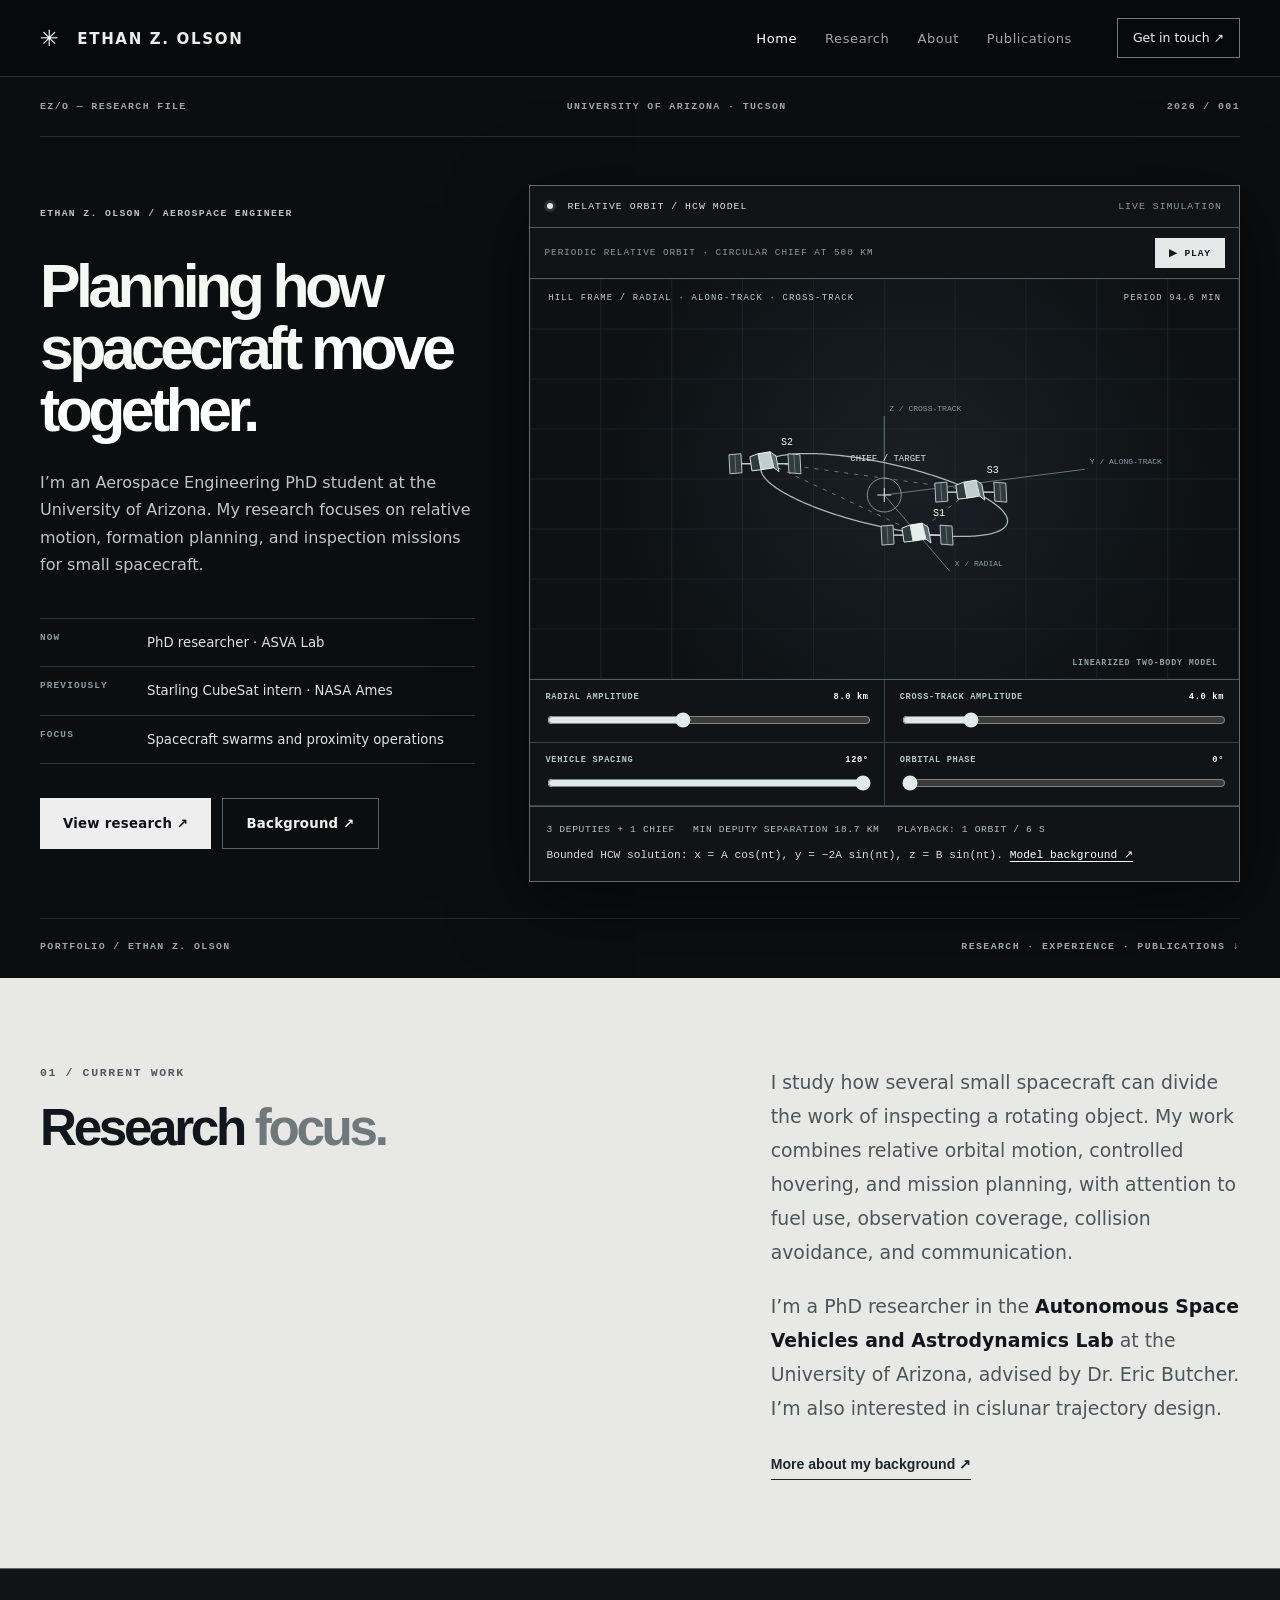
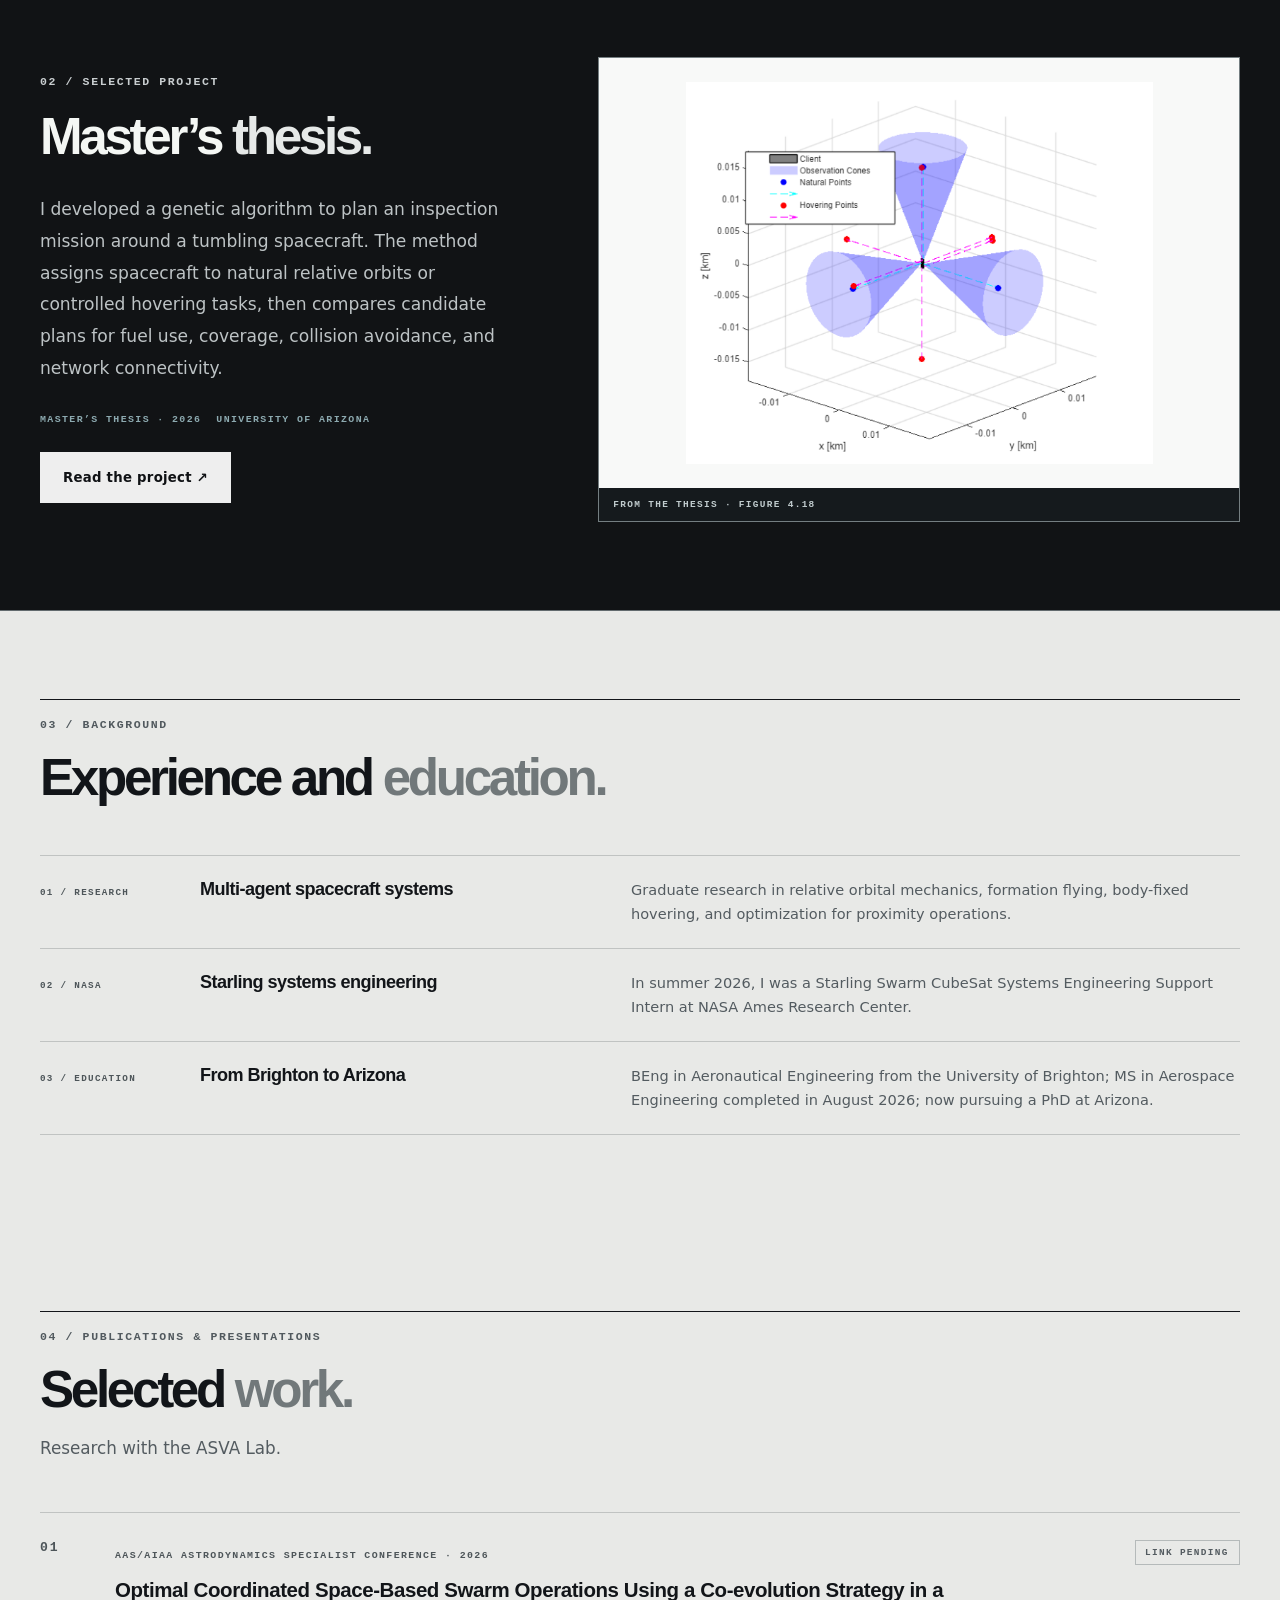
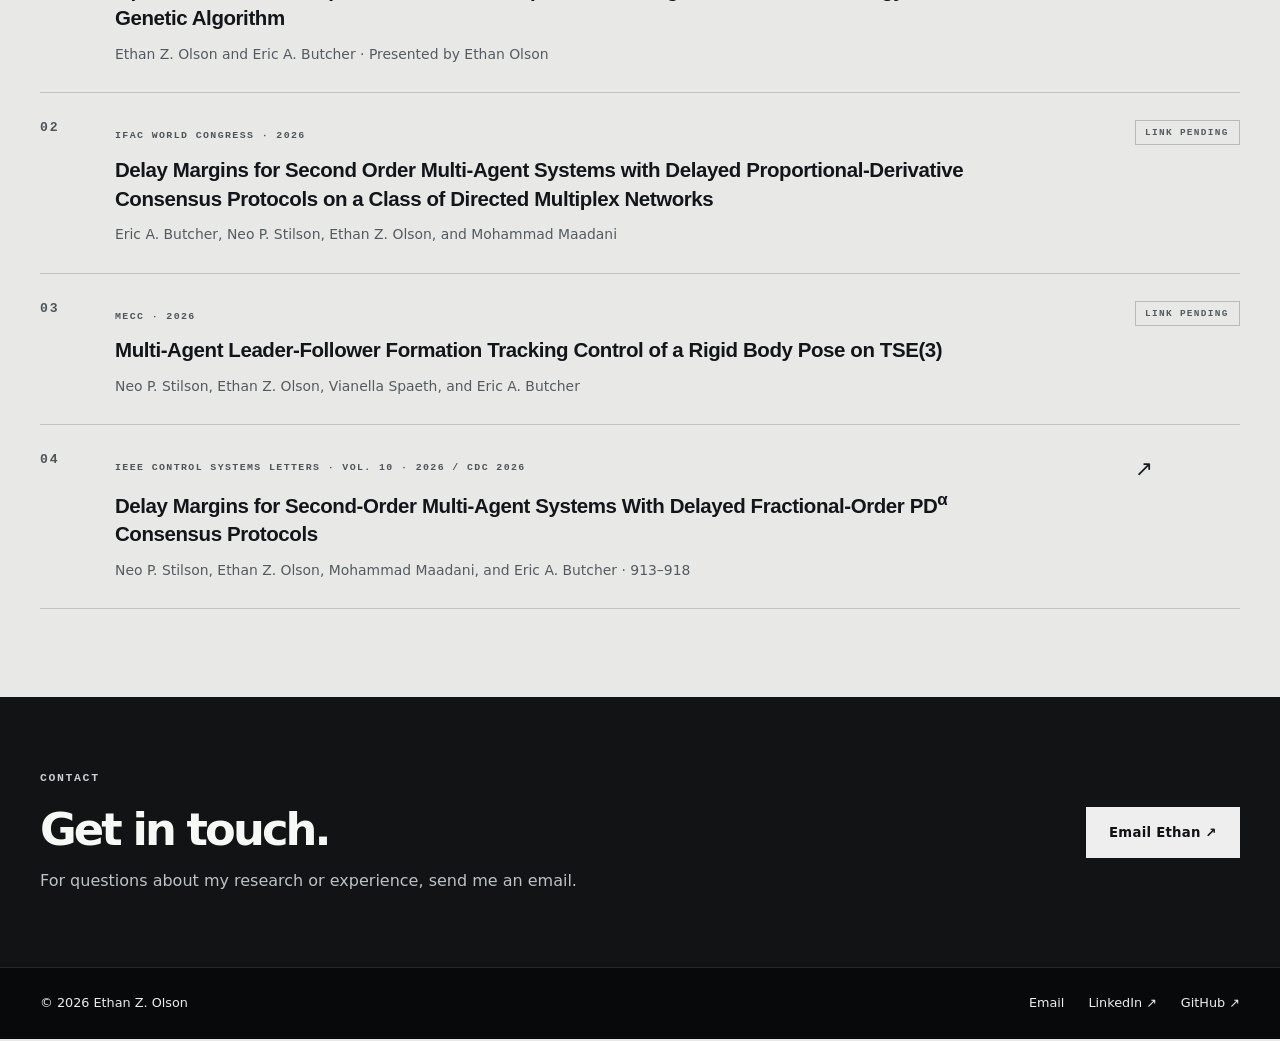
==== commit 351caf3c: "Redesign research site with interactive relative orbit simulator" ====
--- a/index.html
+++ b/index.html
@@ -1,10 +1,78 @@
-<!doctype html>
-<html lang="en"><head><meta charset="utf-8"><meta name="viewport" content="width=device-width,initial-scale=1"><meta name="theme-color" content="#070b16"><meta name="description" content="Ethan Olson is a graduate student and researcher exploring spacecraft navigation, control, autonomous systems, and trajectory optimization."><title>Ethan Olson | Spacecraft Research & Engineering</title><link rel="icon" href="https://raw.githubusercontent.com/artemis-17/Website/main/icons8-satellite-48.png" type="image/png"><link rel="stylesheet" href="style.css"></head>
-<body><header class="site-header"><div class="shell header-inner"><a class="brand" href="index.html"><span class="brand-mark">✦</span> ETHAN OLSON</a><nav class="nav" aria-label="Main navigation"><a href="index.html" aria-current="page">Home</a><a href="projects.html">Projects</a><a href="resume.html">Resume</a><a class="contact-link" href="mailto:olson7@arizona.edu">Contact</a></nav></div></header>
-<main><section class="shell hero"><div class="hero-copy"><p class="eyebrow">Spacecraft research · University of Arizona</p><h1>Spacecraft research<br><em>and engineering.</em></h1><p class="lede">I’m Ethan Olson, a graduate student and assistant researcher at the University of Arizona. My work focuses on spacecraft navigation, control, and trajectory optimization.</p><div class="actions"><a class="button primary" href="projects.html">View projects <span aria-hidden="true">↗</span></a><a class="button secondary" href="mailto:olson7@arizona.edu">Contact me</a></div></div><div class="orbit-art" role="img" aria-label="Illustration of a blue planet with orbital paths and a small satellite"><div class="planet"></div><div class="moon"></div></div></section>
-<section class="section" id="about"><div class="shell"><div class="section-heading"><div><p class="eyebrow">About</p><h2>About me</h2></div></div><p class="section-intro">I’m a graduate student at the University of Arizona and an assistant researcher under Dr. Eric Butcher. My interests span spacecraft navigation and control, autonomous systems, and trajectory optimization. I’m interested in developing methods that support more capable and autonomous space missions.</p></div></section>
-<section class="section"><div class="shell"><div class="section-heading"><div><p class="eyebrow">Research interests</p><h2>Areas of focus</h2></div></div><div class="grid"><article class="card"><span class="number">01</span><h3>Spacecraft dynamics</h3><p>Modeling and analyzing motion in orbital environments.</p></article><article class="card"><span class="number">02</span><h3>Guidance & control</h3><p>Methods for spacecraft navigation and control.</p></article><article class="card"><span class="number">03</span><h3>Autonomous missions</h3><p>Planning and decision making for autonomous spacecraft operations.</p></article></div></div></section>
-<section class="section"><div class="shell feature"><div class="feature-visual" role="img" aria-label="Diagram inspired by satellite swarm trajectories"><div class="ring"></div><div class="ring"></div><div class="core"></div><div class="node one"></div><div class="node two"></div><div class="node three"></div></div><div class="feature-copy"><p class="eyebrow">Selected project</p><h2>Trajectory optimization for satellite swarms.</h2><p>I developed an algorithm to optimize CubeSat swarm trajectories during proximity operations. The project page includes a mission visualization.</p><div class="tag-row"><span class="tag">TRAJECTORY OPTIMIZATION</span><span class="tag">CUBESATS</span><span class="tag">PROXIMITY OPERATIONS</span></div><a class="text-link" href="projects.html">View the project ↗</a></div></div></section>
-<section class="section"><div class="shell cta"><div><p class="eyebrow">Contact</p><h2>Get in touch</h2><p>I welcome conversations about research and potential collaborations.</p></div><a class="button primary" href="mailto:olson7@arizona.edu">Email me ↗</a></div></section></main>
-<footer class="footer"><div class="shell footer-inner"><span>© <span id="year">2026</span> Ethan Olson</span><div class="footer-links"><a href="mailto:olson7@arizona.edu">Email</a><a href="https://www.linkedin.com/in/ethan-olson-353345222/" target="_blank" rel="noopener noreferrer">LinkedIn ↗</a><a href="https://github.com/artemis-17" target="_blank" rel="noopener noreferrer">GitHub ↗</a></div></div></footer><script>document.getElementById('year').textContent=new Date().getFullYear()</script></body></html>
-
+<!doctype html>
+<html lang="en">
+<head>
+  <meta charset="utf-8">
+  <meta name="viewport" content="width=device-width,initial-scale=1">
+  <meta name="theme-color" content="#08090b">
+  <meta name="description" content="Ethan Z. Olson studies autonomous spacecraft swarms, relative motion, and coordinated inspection at the University of Arizona.">
+  <title>Ethan Z. Olson — Spacecraft Swarms & Autonomy</title>
+  <link rel="icon" href="icons8-satellite-48.png">
+  <link rel="stylesheet" href="style.css">
+  <script src="swarm.js" defer></script>
+</head>
+<body>
+  <a class="skip-link" href="#main">Skip to content</a>
+  <header class="site-header"><div class="shell header-inner">
+    <a class="brand" href="index.html"><span class="brand-symbol">✳</span> ETHAN Z. OLSON</a>
+    <nav class="nav" aria-label="Main navigation"><a href="index.html" aria-current="page">Home</a><a href="projects.html">Research</a><a href="resume.html">About</a><a href="#publications">Publications</a></nav>
+    <a class="header-contact" href="mailto:olson7@arizona.edu">Get in touch ↗</a>
+  </div></header>
+  <main id="main">
+    <section class="hero">
+      <div class="shell mission-docket"><span>EZ/O — RESEARCH FILE</span><span>UNIVERSITY OF ARIZONA · TUCSON</span><span>2026 / 001</span></div>
+      <div class="shell mission-layout">
+        <div class="mission-profile">
+          <p class="kicker">ETHAN Z. OLSON / AEROSPACE ENGINEER</p>
+          <h1>Planning how spacecraft <em>move together.</em></h1>
+          <p class="hero-intro">I’m an Aerospace Engineering PhD student at the University of Arizona. My research focuses on relative motion, formation planning, and inspection missions for small spacecraft.</p>
+          <dl class="profile-facts"><div><dt>NOW</dt><dd>PhD researcher · ASVA Lab</dd></div><div><dt>PREVIOUSLY</dt><dd>Starling CubeSat intern · NASA Ames</dd></div><div><dt>FOCUS</dt><dd>Spacecraft swarms and proximity operations</dd></div></dl>
+          <div class="hero-actions"><a class="button button-light" href="projects.html">View research ↗</a><a class="button button-ghost" href="resume.html">Background ↗</a></div>
+        </div>
+        <div class="mission-console">
+          <div class="console-bar"><span><i class="status-light" aria-hidden="true"></i> RELATIVE ORBIT / HCW MODEL</span><span>LIVE SIMULATION</span></div>
+          <div class="console-toolbar"><span>PERIODIC RELATIVE ORBIT · CIRCULAR CHIEF AT 500 KM</span><button type="button" id="orbit-play" class="sim-play" aria-pressed="false">▶ PLAY</button></div>
+          <div class="canvas-scene" id="hero-scene">
+            <canvas id="swarm-canvas" role="img" aria-label="Three spacecraft moving on a bounded Hill–Clohessy–Wiltshire relative orbit around a central chief spacecraft."></canvas>
+            <div class="canvas-readout" aria-hidden="true"><span>HILL FRAME / RADIAL · ALONG-TRACK · CROSS-TRACK</span><span id="orbit-period">PERIOD 94.6 MIN</span></div>
+            <span class="scene-coordinate" aria-hidden="true">LINEARIZED TWO-BODY MODEL</span>
+          </div>
+          <div class="orbit-controls">
+            <label>RADIAL AMPLITUDE <output id="radial-value" for="radial-control">8.0 km</output><input id="radial-control" type="range" min="3" max="15" step="0.5" value="8"></label>
+            <label>CROSS-TRACK AMPLITUDE <output id="cross-value" for="cross-control">4.0 km</output><input id="cross-control" type="range" min="0" max="20" step="0.5" value="4"></label>
+            <label>VEHICLE SPACING <output id="spacing-value" for="spacing-control">120°</output><input id="spacing-control" type="range" min="30" max="120" step="5" value="120"></label>
+            <label>ORBITAL PHASE <output id="phase-value" for="phase-control">0°</output><input id="phase-control" type="range" min="0" max="360" step="1" value="0"></label>
+          </div>
+          <div class="console-footer"><div class="console-legend"><span>3 DEPUTIES + 1 CHIEF</span><span id="separation-value">MIN DEPUTY SEPARATION —</span><span>PLAYBACK: 1 ORBIT / 6 S</span></div><p>Bounded HCW solution: x = A cos(nt), y = −2A sin(nt), z = B sin(nt). <a href="https://ntrs.nasa.gov/citations/20060043838" target="_blank" rel="noopener noreferrer">Model background ↗</a></p></div>
+        </div>
+      </div>
+      <div class="shell mission-tail"><span>PORTFOLIO / ETHAN Z. OLSON</span><span>RESEARCH · EXPERIENCE · PUBLICATIONS ↓</span></div>
+    </section>
+    <section id="about" class="section section-paper"><div class="shell about-grid">
+      <div><p class="eyebrow">01 / CURRENT WORK</p><h2 class="display-title">Research <i>focus.</i></h2></div>
+      <div class="body-large"><p>I study how several small spacecraft can divide the work of inspecting a rotating object. My work combines relative orbital motion, controlled hovering, and mission planning, with attention to fuel use, observation coverage, collision avoidance, and communication.</p><p>I’m a PhD researcher in the <strong>Autonomous Space Vehicles and Astrodynamics Lab</strong> at the University of Arizona, advised by Dr. Eric Butcher. I’m also interested in cislunar trajectory design.</p><a class="arrow-link" href="resume.html">More about my background ↗</a></div>
+    </div></section>
+    <section class="section section-ink featured"><div class="shell feature-grid">
+      <div class="feature-copy"><p class="eyebrow eyebrow-mint">02 / SELECTED PROJECT</p><h2 class="display-title">Master’s <i>thesis.</i></h2><p>I developed a genetic algorithm to plan an inspection mission around a tumbling spacecraft. The method assigns spacecraft to natural relative orbits or controlled hovering tasks, then compares candidate plans for fuel use, coverage, collision avoidance, and network connectivity.</p><div class="feature-meta"><span>MASTER’S THESIS · 2026</span><span>UNIVERSITY OF ARIZONA</span></div><a class="button button-light" href="projects.html">Read the project ↗</a></div>
+      <figure class="feature-figure"><img src="assets/thesis-point-selections.png" alt="Thesis Figure 4.18: observation cones and points around a client spacecraft"><figcaption>FROM THE THESIS · FIGURE 4.18</figcaption></figure>
+    </div></section>
+    <section class="section section-paper"><div class="shell">
+      <div class="section-top"><p class="eyebrow">03 / BACKGROUND</p><h2 class="display-title">Experience and <i>education.</i></h2></div>
+      <div class="note-grid">
+        <article class="note-card"><span class="note-index">01 / RESEARCH</span><h3>Multi-agent spacecraft systems</h3><p>Graduate research in relative orbital mechanics, formation flying, body-fixed hovering, and optimization for proximity operations.</p></article>
+        <article class="note-card"><span class="note-index">02 / NASA</span><h3>Starling systems engineering</h3><p>In summer 2026, I was a Starling Swarm CubeSat Systems Engineering Support Intern at NASA Ames Research Center.</p></article>
+        <article class="note-card"><span class="note-index">03 / EDUCATION</span><h3>From Brighton to Arizona</h3><p>BEng in Aeronautical Engineering from the University of Brighton; MS in Aerospace Engineering completed in August 2026; now pursuing a PhD at Arizona.</p></article>
+      </div>
+    </div></section>
+    <section class="section section-paper publications" id="publications"><div class="shell">
+      <div class="section-top"><p class="eyebrow">04 / PUBLICATIONS & PRESENTATIONS</p><h2 class="display-title">Selected <i>work.</i></h2><p class="section-sub">Research with the ASVA Lab.</p></div>
+      <div class="pub-list">
+        <article class="pub-row"><div class="pub-number">01</div><div><span class="pub-type">AAS/AIAA ASTRODYNAMICS SPECIALIST CONFERENCE · 2026</span><h3>Optimal Coordinated Space-Based Swarm Operations Using a Co-evolution Strategy in a Genetic Algorithm</h3><p>Ethan Z. Olson and Eric A. Butcher · Presented by Ethan Olson</p></div><!-- TODO: Add verified AAS paper or University of Arizona thesis repository URL. --><span class="pub-pending">LINK PENDING</span></article>
+        <article class="pub-row"><div class="pub-number">02</div><div><span class="pub-type">IFAC WORLD CONGRESS · 2026</span><h3>Delay Margins for Second Order Multi-Agent Systems with Delayed Proportional-Derivative Consensus Protocols on a Class of Directed Multiplex Networks</h3><p>Eric A. Butcher, Neo P. Stilson, Ethan Z. Olson, and Mohammad Maadani</p></div><!-- TODO: Add verified IFAC publication URL. --><span class="pub-pending">LINK PENDING</span></article>
+        <article class="pub-row"><div class="pub-number">03</div><div><span class="pub-type">MECC · 2026</span><h3>Multi-Agent Leader-Follower Formation Tracking Control of a Rigid Body Pose on TSE(3)</h3><p>Neo P. Stilson, Ethan Z. Olson, Vianella Spaeth, and Eric A. Butcher</p></div><!-- TODO: Add verified MECC publication URL. --><span class="pub-pending">LINK PENDING</span></article>
+        <article class="pub-row"><div class="pub-number">04</div><div><span class="pub-type">IEEE CONTROL SYSTEMS LETTERS · VOL. 10 · 2026 / CDC 2026</span><h3>Delay Margins for Second-Order Multi-Agent Systems With Delayed Fractional-Order PD<sup>α</sup> Consensus Protocols</h3><p>Neo P. Stilson, Ethan Z. Olson, Mohammad Maadani, and Eric A. Butcher · 913–918</p></div><a href="https://doi.org/10.1109/LCSYS.2026.3703841" target="_blank" rel="noopener noreferrer" aria-label="Open published paper DOI">↗</a></article>
+      </div>
+    </div></section>
+    <section class="contact-band"><div class="shell contact-layout"><div><p class="eyebrow eyebrow-mint">CONTACT</p><h2>Get in touch.</h2><p>For questions about my research or experience, send me an email.</p></div><a class="button button-light" href="mailto:olson7@arizona.edu">Email Ethan ↗</a></div></section>
+  </main>
+  <footer class="footer"><div class="shell footer-inner"><span>© <span data-year>2026</span> Ethan Z. Olson</span><div><a href="mailto:olson7@arizona.edu">Email</a><a href="https://www.linkedin.com/in/ethan-z-olson-353345222/" target="_blank" rel="noopener noreferrer">LinkedIn ↗</a><a href="https://github.com/artemis-17" target="_blank" rel="noopener noreferrer">GitHub ↗</a></div></div></footer>
+</body></html>
--- a/style.css
+++ b/style.css
@@ -1,23 +1,79 @@
-@import url('https://fonts.googleapis.com/css2?family=DM+Sans:wght@400;500;600;700&family=Space+Grotesk:wght@400;500;600;700&display=swap');
-:root{color-scheme:dark;--bg:#070b16;--panel:#101827;--line:#2b3850;--text:#f1f5ff;--muted:#a7b5ca;--cyan:#88e8eb;--gold:#efc18f}
-*{box-sizing:border-box}html{scroll-behavior:smooth}body{margin:0;background:var(--bg);color:var(--text);font-family:'DM Sans',sans-serif;line-height:1.65;overflow-x:hidden}body:before{content:'';position:fixed;inset:0;pointer-events:none;z-index:-1;background-image:radial-gradient(1px 1px at 11% 18%,#fff 98%,transparent),radial-gradient(1px 1px at 76% 12%,#fff 98%,transparent),radial-gradient(2px 2px at 86% 45%,#b4d3ff 98%,transparent),radial-gradient(1px 1px at 28% 69%,#fff 98%,transparent),radial-gradient(1px 1px at 65% 82%,#fff 98%,transparent);background-size:320px 270px;opacity:.38}a{color:inherit;text-decoration:none}a:focus-visible{outline:2px solid var(--cyan);outline-offset:5px}h1,h2,h3,p{margin-top:0}h1,h2,h3,.brand,.nav{font-family:'Space Grotesk',sans-serif}.shell{width:min(1160px,calc(100% - 48px));margin:auto}.site-header{border-bottom:1px solid rgba(145,184,218,.16);background:rgba(7,11,22,.8);backdrop-filter:blur(16px);position:sticky;top:0;z-index:5}.header-inner{display:flex;justify-content:space-between;align-items:center;min-height:76px;gap:24px}.brand{font-size:1.08rem;font-weight:700;letter-spacing:.08em}.brand-mark{color:var(--cyan);margin-right:10px}.nav{display:flex;align-items:center;gap:32px;font-size:.9rem;color:var(--muted)}.nav a:hover,.nav a[aria-current=page]{color:var(--cyan)}.nav .contact-link{color:var(--text);border:1px solid var(--line);padding:8px 15px;border-radius:999px}.eyebrow{font-family:'Space Grotesk',sans-serif;text-transform:uppercase;letter-spacing:.22em;font-size:.72rem;font-weight:700;color:var(--cyan);margin-bottom:18px}.hero{position:relative;min-height:660px;display:grid;grid-template-columns:1.1fr .9fr;align-items:center;gap:30px;padding:72px 0 96px}.hero-copy{position:relative;z-index:2}.hero h1{font-size:clamp(3.6rem,7vw,6.8rem);line-height:1.02;letter-spacing:-.075em;margin-bottom:27px;max-width:760px}.hero h1 em{font-style:normal;color:var(--cyan)}.lede{font-size:1.14rem;color:var(--muted);max-width:560px}.actions{display:flex;gap:14px;flex-wrap:wrap;margin-top:35px}.button{display:inline-flex;align-items:center;justify-content:center;gap:10px;min-height:48px;padding:11px 22px;border-radius:5px;font-family:'Space Grotesk',sans-serif;font-size:.87rem;font-weight:700;transition:transform .2s,background .2s}.button:hover{transform:translateY(-3px)}.button.primary{background:var(--cyan);color:#06121b}.button.secondary{border:1px solid #52657e;color:var(--text)}.button.secondary:hover{background:#182438}.orbit-art{height:480px;position:relative;overflow:visible}.orbit-art:before{content:'';position:absolute;width:490px;height:490px;border:1px solid rgba(122,179,214,.22);border-radius:50%;left:50%;top:50%;transform:translate(-50%,-50%) rotate(-24deg) scaleY(.58)}.orbit-art:after{content:'';position:absolute;width:660px;height:660px;border:1px solid rgba(122,179,214,.11);border-radius:50%;left:50%;top:50%;transform:translate(-50%,-50%) rotate(-24deg) scaleY(.58)}.planet{position:absolute;width:340px;height:340px;left:50%;top:50%;transform:translate(-50%,-50%);border-radius:50%;background:radial-gradient(circle at 28% 26%,#c3f0ea 0%,#67b4bd 18%,#2e718b 42%,#173a66 65%,#091529 82%);box-shadow:inset -32px -25px 38px rgba(2,9,29,.6),0 0 70px rgba(75,177,207,.22),0 0 160px rgba(30,119,178,.12)}.planet:after{content:'';position:absolute;inset:12%;border-radius:50%;background:repeating-linear-gradient(160deg,transparent 0 35px,rgba(190,239,227,.07) 38px 48px,transparent 56px 80px);filter:blur(9px)}.moon{position:absolute;width:28px;height:28px;border-radius:50%;top:16%;right:10%;background:radial-gradient(circle at 30% 30%,#fff,#aac4d4 45%,#4d6479);box-shadow:0 0 18px #b0e2ed}.satellite{position:absolute;left:6%;bottom:16%;font-size:35px;transform:rotate(-30deg);filter:drop-shadow(0 0 12px #86dce8)}.art-label{position:absolute;right:0;bottom:10%;font-family:'Space Grotesk',sans-serif;font-size:.7rem;letter-spacing:.2em;color:#89a4bb}.section{padding:88px 0;border-top:1px solid rgba(145,184,218,.16)}.section-heading{display:flex;justify-content:space-between;align-items:end;gap:30px;margin-bottom:34px}.section h2,.page-hero h1{font-size:clamp(2.2rem,4.2vw,4rem);line-height:1.12;letter-spacing:-.05em;margin-bottom:0}.section-intro{max-width:580px;color:var(--muted)}.text-link{color:var(--cyan);font-family:'Space Grotesk',sans-serif;font-weight:700;font-size:.88rem;white-space:nowrap}.text-link:hover{text-decoration:underline}.grid{display:grid;grid-template-columns:repeat(3,1fr);gap:18px}.card{background:linear-gradient(145deg,rgba(25,39,61,.9),rgba(12,20,34,.9));border:1px solid var(--line);border-radius:8px;padding:28px;min-height:230px}.card .number{font-family:'Space Grotesk',sans-serif;color:var(--gold);font-size:.72rem;letter-spacing:.16em}.card h3{font-size:1.35rem;line-height:1.25;margin:32px 0 12px}.card p{color:var(--muted);font-size:.94rem;margin-bottom:0}.feature{display:grid;grid-template-columns:1fr 1fr;gap:48px;align-items:center}.feature-visual{background:radial-gradient(circle at 50% 55%,rgba(44,166,191,.25),transparent 54%),#111d31;border:1px solid var(--line);border-radius:8px;min-height:330px;display:grid;place-items:center;position:relative;overflow:hidden}.feature-visual .ring{width:240px;height:240px;border:1px dashed #5493a9;border-radius:50%;position:absolute;transform:rotate(-24deg) scaleY(.5)}.feature-visual .ring:nth-child(2){width:320px;height:320px;transform:rotate(25deg) scaleY(.55)}.feature-visual .core{width:90px;height:90px;border-radius:50%;background:radial-gradient(circle at 28% 26%,#b8e9e3,#3b8c9c 48%,#152849);box-shadow:0 0 30px #489bb077}.feature-visual .node{position:absolute;width:9px;height:9px;border-radius:50%;background:var(--cyan);box-shadow:0 0 15px var(--cyan)}.feature-visual .node.one{top:25%;left:29%}.feature-visual .node.two{top:65%;right:22%}.feature-visual .node.three{bottom:21%;left:40%}.feature-copy p{color:var(--muted)}.tag-row{display:flex;gap:8px;flex-wrap:wrap;margin:26px 0}.tag{font-size:.72rem;letter-spacing:.07em;border:1px solid #3a4e62;color:#b8ccda;border-radius:50px;padding:6px 10px}.cta{background:linear-gradient(110deg,#172c42,#101928);border:1px solid #38536a;border-radius:8px;padding:50px;display:flex;align-items:center;justify-content:space-between;gap:26px}.cta h2{font-size:clamp(2rem,4vw,3.2rem);letter-spacing:-.05em;margin-bottom:8px}.cta p{color:var(--muted);margin:0}.footer{border-top:1px solid rgba(145,184,218,.16);padding:30px 0;color:#8598ae;font-size:.83rem}.footer-inner{display:flex;justify-content:space-between;gap:24px}.footer-links{display:flex;gap:24px}.footer a:hover{color:var(--cyan)}.page-hero{padding:100px 0 65px;max-width:780px}.page-hero p:last-child{font-size:1.13rem;color:var(--muted);margin:22px 0 0}.project-panel{border:1px solid var(--line);background:#101827;border-radius:8px;overflow:hidden;margin-bottom:90px}.project-content{padding:38px}.project-content h2{font-size:2rem;letter-spacing:-.04em}.project-content p{color:var(--muted);max-width:750px}.project-video{width:100%;display:block;max-height:620px;background:#070b16}.resume-list{display:grid;gap:16px;margin-bottom:90px}.resume-item{padding:28px;border:1px solid var(--line);background:var(--panel);border-radius:8px;display:grid;grid-template-columns:180px 1fr;gap:20px}.resume-item .label{color:var(--cyan);font-family:'Space Grotesk',sans-serif;font-size:.8rem;text-transform:uppercase;letter-spacing:.15em}.resume-item h2{font-size:1.3rem;margin-bottom:8px}.resume-item p{color:var(--muted);margin:0}.note{font-size:.85rem;color:var(--muted);margin-top:20px}@media(max-width:800px){.hero{grid-template-columns:1fr;min-height:auto;padding:80px 0 35px}.orbit-art{height:360px;grid-row:1}.planet{width:260px;height:260px}.orbit-art:before{width:360px;height:360px}.orbit-art:after{width:450px;height:450px}.hero-copy{text-align:center}.lede{margin:auto}.actions{justify-content:center}.grid,.feature{grid-template-columns:1fr}.feature-visual{min-height:270px}.section{padding:65px 0}}@media(max-width:560px){.shell{width:min(100% - 32px,1160px)}.header-inner{min-height:68px}.brand{font-size:.92rem}.nav{gap:15px;font-size:.78rem}.nav .contact-link{display:none}.hero h1{font-size:3.6rem}.orbit-art{height:310px}.planet{width:225px;height:225px}.orbit-art:before{width:315px;height:315px}.orbit-art:after{width:390px;height:390px}.section-heading{display:block}.section-heading .text-link{display:inline-block;margin-top:16px}.cta{padding:30px;display:block}.cta .button{margin-top:25px}.footer-inner{display:block}.footer-links{margin-top:12px}.resume-item{grid-template-columns:1fr}.page-hero{padding:75px 0 45px}.project-content{padding:24px}}@media(prefers-reduced-motion:reduce){html{scroll-behavior:auto}.button{transition:none}}
-
-/* Professional refinement */
-+:root{--bg:#0b1220;--panel:#121d2d;--line:#304056;--cyan:#9bcbd3;--gold:#9bcbd3}
-+body{background:var(--bg)}
-+body:before{opacity:.15}
-+.site-header{background:rgba(11,18,32,.94)}
-+.brand{letter-spacing:.035em}
-+.brand-mark{font-size:.8em}
-+.eyebrow{letter-spacing:.15em}
-+.hero{min-height:600px}
-+.hero h1{font-size:clamp(3.1rem,5.8vw,5.6rem);letter-spacing:-.055em}
-+.hero h1 em{color:#bbdbe0}
-+.orbit-art{opacity:.78}
-+.planet{background:radial-gradient(circle at 28% 26%,#b8d9dc 0%,#6a9ba6 20%,#315a73 47%,#1b304f 68%,#0b1729 83%);box-shadow:inset -32px -25px 38px rgba(2,9,29,.65),0 0 70px rgba(75,130,160,.16)}
-+.card{background:#121d2d;min-height:210px}
-+.card h3{margin-top:25px}
-+.cta{background:#132238}
-+.button.primary{background:#b5d6dc}
-+@media(max-width:800px){.hero{min-height:auto}}
-+
+/* System fonts keep the file preview fully self-contained. */
+:root{--ink:#0a1b2b;--navy:#081421;--navy2:#0e2537;--paper:#f3f3ee;--line:#ced5d4;--muted:#52616a;--mint:#9de3cf;--gold:#f4d49c}
+*{box-sizing:border-box}html{scroll-behavior:smooth}body{margin:0;color:var(--ink);background:var(--paper);font-family:'DM Sans',Arial,sans-serif;line-height:1.6}a{color:inherit;text-decoration:none}a:focus-visible,button:focus-visible{outline:3px solid var(--gold);outline-offset:4px}h1,h2,h3,p,figure{margin-top:0}.shell{width:min(1280px,calc(100% - 80px));margin:auto}.skip-link{position:absolute;left:12px;top:-60px;z-index:50;background:#fff;padding:12px}.skip-link:focus{top:12px}
+.site-header{position:sticky;top:0;z-index:30;background:rgba(8,20,33,.95);border-bottom:1px solid #ffffff25;color:#e9f2f0;backdrop-filter:blur(16px)}.header-inner{min-height:76px;display:flex;align-items:center;gap:45px}.brand{font:700 .94rem 'Space Grotesk',sans-serif;letter-spacing:.11em;white-space:nowrap}.brand-symbol{font-size:1.4rem;color:var(--mint);vertical-align:-2px;margin-right:10px}.nav{display:flex;gap:28px;margin-left:auto;font-size:.82rem;letter-spacing:.04em}.nav a{color:#b8c9ca}.nav a:hover,.nav a[aria-current=page]{color:var(--mint)}.header-contact{border:1px solid #a6c4c26a;padding:9px 15px;font-size:.78rem;white-space:nowrap}.header-contact:hover{background:#ffffff17}
+.hero{position:relative;min-height:820px;overflow:hidden;background:radial-gradient(circle at 70% 40%,#15344b 0%,#0b1d30 46%,var(--navy) 90%);color:#f5f8f4}.hero-grid{position:absolute;inset:0;opacity:.13;background-image:linear-gradient(#9bc9ce 1px,transparent 1px),linear-gradient(90deg,#9bc9ce 1px,transparent 1px);background-size:94px 94px;mask-image:linear-gradient(90deg,transparent 10%,#000)}.hero-layout{position:relative;min-height:730px;display:grid;grid-template-columns:1.02fr 1fr;align-items:center;gap:15px}.hero-copy{position:relative;z-index:3;padding:58px 0 82px}.kicker,.eyebrow,.scene-data,.hero-bottom,.note-index,.pub-type,.feature-meta,.figure-caption{font:700 .72rem 'Space Grotesk',sans-serif;letter-spacing:.16em}.kicker{color:var(--mint);margin-bottom:36px}.signal-dot{display:inline-block;width:8px;height:8px;border-radius:50%;background:var(--mint);box-shadow:0 0 0 5px #9de3cf2c;margin-right:12px}.hero h1,.display-title,.page-title,.contact-band h2{font-family:'Space Grotesk',sans-serif;letter-spacing:-.065em;line-height:1.06}.hero h1{font-size:clamp(3.9rem,5.3vw,6.7rem);max-width:780px;margin-bottom:28px}.hero h1 em,.display-title i{font-style:normal;color:var(--mint)}.hero-intro{max-width:540px;color:#bdcdd0;font-size:1.13rem;line-height:1.8}.hero-actions{display:flex;gap:11px;flex-wrap:wrap;margin-top:34px}.button{display:inline-flex;align-items:center;justify-content:center;gap:20px;min-height:51px;padding:12px 23px;font:700 .83rem 'Space Grotesk',sans-serif;letter-spacing:.02em;transition:transform .2s,background .2s}.button:hover{transform:translateY(-3px)}.button-light{background:var(--mint);color:#0b222c}.button-light:hover{background:#c7f6e7}.button-ghost{border:1px solid #a8c5c25d;color:#ecf7f5}.button-ghost:hover{background:#ffffff18}.scene-wrap{position:relative;width:120%;margin-left:-12%;z-index:1}.swarm-scene{width:100%;display:block;overflow:visible}.starfield{fill:#d7eeee;opacity:.55}.scene-label{font:600 12px 'Space Grotesk',sans-serif;letter-spacing:2px;fill:#b0cccc;opacity:.75}.scene-data{position:absolute;left:25%;right:5%;bottom:8%;display:flex;justify-content:space-between;color:#94babd;font-size:.62rem}.hero-bottom{position:relative;display:flex;align-items:center;gap:18px;color:#789ba8;padding:0 0 34px;font-size:.62rem}.scroll-line{height:1px;width:62px;background:#789ba8}
+.section{padding:112px 0}.section-paper{background:var(--paper)}.section-ink{background:var(--navy2);color:#f4f7f4}.eyebrow{color:#2c716f;margin-bottom:22px}.eyebrow-mint{color:var(--mint)}.display-title{font-size:clamp(2.6rem,4.5vw,5rem);margin-bottom:0}.section-paper .display-title i{color:#368a82}.about-grid{display:grid;grid-template-columns:1fr .8fr;gap:12%;align-items:start}.body-large{font-size:1.18rem;line-height:1.8;color:#455962}.body-large p{margin-bottom:20px}.body-large strong{color:var(--ink)}.arrow-link{display:inline-block;font:700 .88rem 'Space Grotesk',sans-serif;color:#176d69;border-bottom:1px solid #176d69;padding-bottom:7px;margin-top:8px}.arrow-link:hover{color:#0a423f}
+.feature-grid{display:grid;grid-template-columns:.86fr 1.14fr;gap:9%;align-items:center}.feature-copy>p:not(.eyebrow){color:#bbced0;line-height:1.85;font-size:1.07rem;margin:30px 0}.feature-meta{display:flex;flex-wrap:wrap;gap:15px;color:#8daab0;font-size:.62rem;margin-bottom:27px}.feature-figure{margin:0;background:#f9faf7;padding:30px 30px 16px;box-shadow:30px 30px 0 #ffffff0a}.feature-figure img{display:block;width:100%;height:auto;max-height:390px;object-fit:contain}.feature-figure figcaption{text-align:right;color:#647078;font:700 .62rem 'Space Grotesk',sans-serif;letter-spacing:.14em;margin-top:15px}.section-top{margin-bottom:50px}.section-sub{color:var(--muted);font-size:1.05rem;margin:18px 0 0}.note-grid{display:grid;grid-template-columns:repeat(3,1fr);border-top:1px solid var(--line);border-bottom:1px solid var(--line)}.note-card{padding:33px 30px 30px 0;min-height:268px}.note-card+.note-card{border-left:1px solid var(--line);padding-left:30px}.note-index{color:#40847e;font-size:.65rem}.note-card h3{font:600 1.45rem/1.25 'Space Grotesk',sans-serif;letter-spacing:-.03em;margin:33px 0 15px}.note-card p{color:var(--muted);font-size:.91rem;margin:0}.publications{padding-top:20px}.pub-row{display:grid;grid-template-columns:55px 1fr 34px;gap:20px;padding:27px 0;border-top:1px solid var(--line);align-items:start}.pub-row:last-child{border-bottom:1px solid var(--line)}.pub-number{font:700 .82rem 'Space Grotesk',sans-serif;color:#448880}.pub-type{color:#3f827a;font-size:.62rem}.pub-row h3{font:600 clamp(1.03rem,1.6vw,1.36rem)/1.4 'Space Grotesk',sans-serif;letter-spacing:-.02em;max-width:900px;margin:10px 0}.pub-row p{color:var(--muted);font-size:.87rem;margin:0}.pub-row>a{font-size:1.35rem;color:#226c67}.pub-row>a:hover{transform:translate(3px,-3px)}.contact-band{background:#0e2537;color:#f5f8f4;padding:74px 0}.contact-layout{display:flex;align-items:center;justify-content:space-between;gap:30px}.contact-band h2{font-size:clamp(2.1rem,3.5vw,3.5rem);margin-bottom:14px}.contact-band p:last-child{color:#b7c9cb;margin-bottom:0}.footer{background:#081421;color:#a9bec0;border-top:1px solid #ffffff20;padding:25px 0;font-size:.8rem}.footer-inner,.footer-inner>div{display:flex;gap:24px;justify-content:space-between}.footer a:hover{color:var(--mint)}
+.page-hero{background:var(--navy);color:#f5f8f4;padding:100px 0 92px;position:relative;overflow:hidden}.page-hero:before{content:"";position:absolute;right:-140px;top:-180px;width:650px;height:650px;border:1px solid #5faaa659;border-radius:50%;box-shadow:0 0 0 90px #5faaa60e,0 0 0 180px #5faaa608}.page-hero .shell{position:relative}.page-title{font-size:clamp(3.3rem,6vw,6.5rem);max-width:1000px;margin:0 0 25px}.page-title em{font-style:normal;color:var(--mint)}.page-lede{font-size:1.18rem;color:#bcd0d1;max-width:770px;line-height:1.8}.breadcrumb{font:700 .7rem 'Space Grotesk',sans-serif;letter-spacing:.16em;color:var(--mint);margin-bottom:35px}.research-intro{display:grid;grid-template-columns:.7fr 1.3fr;gap:10%;align-items:start}.research-intro p{font-size:1.12rem;color:#455962;line-height:1.85}.research-steps{display:grid;grid-template-columns:repeat(3,1fr);gap:18px;margin-top:54px}.research-step{border-top:2px solid #2c847c;padding-top:20px}.research-step span{font:700 .7rem 'Space Grotesk',sans-serif;color:#2c847c}.research-step h3{font:600 1.3rem 'Space Grotesk',sans-serif;margin:15px 0 10px}.research-step p{font-size:.91rem;line-height:1.7;margin:0}.figure-grid{display:grid;grid-template-columns:repeat(2,1fr);gap:28px}.research-figure{background:#fff;border:1px solid var(--line);padding:18px;margin:0}.research-figure img{display:block;width:100%;height:350px;object-fit:contain;background:white}.research-figure figcaption{padding:14px 4px 2px;color:#4d6066;font-size:.89rem;line-height:1.55}.research-figure figcaption strong{display:block;color:#1d6863;font:700 .67rem 'Space Grotesk',sans-serif;letter-spacing:.12em;margin-bottom:5px}.results-grid{display:grid;grid-template-columns:repeat(3,1fr);gap:20px}.result-card{border-left:1px solid #4c8b86;padding-left:24px}.result-card strong{display:block;font:600 clamp(2.4rem,4vw,4rem) 'Space Grotesk',sans-serif;letter-spacing:-.06em;color:var(--mint)}.result-card span{display:block;color:#c1d5d4;max-width:220px}.research-note{color:#b9cccc;font-size:.84rem;margin:24px 0 0}.text-block{max-width:830px;color:#41555f;font-size:1.07rem;line-height:1.85}.text-block p{margin-bottom:18px}.detail-list{display:grid;grid-template-columns:1fr 2fr;border-top:1px solid var(--line)}.detail-list>div{display:contents}.detail-list dt,.detail-list dd{border-bottom:1px solid var(--line);padding:23px 0;margin:0}.detail-list dt{font:700 .72rem 'Space Grotesk',sans-serif;letter-spacing:.12em;color:#2c756f}.detail-list dd{color:#405660}.detail-list dd strong{color:var(--ink)}.quiet-note{font-size:.84rem;color:#63747b;margin-top:24px}
+@media(max-width:1050px){.header-inner{gap:22px}.nav{gap:16px}.hero{min-height:720px}.hero h1{font-size:clamp(3.8rem,6vw,5.5rem)}.scene-wrap{width:125%;margin-left:-16%}.feature-grid{gap:5%}}
+@media(max-width:760px){.shell{width:calc(100% - 38px)}.header-inner{min-height:66px;flex-wrap:wrap;padding:13px 0}.brand{font-size:.8rem}.header-contact{display:none}.nav{order:3;width:100%;margin:0;gap:22px;overflow-x:auto;padding:5px 0 2px}.hero{min-height:auto}.hero-layout{display:flex;flex-direction:column-reverse;min-height:auto;gap:0}.scene-wrap{width:min(100%,560px);margin:0 auto -90px}.hero-copy{padding:0 0 95px}.hero h1{font-size:clamp(3.3rem,11vw,5.5rem)}.hero-intro{font-size:1rem}.scene-data{bottom:6%}.section{padding:70px 0}.about-grid,.feature-grid,.research-intro{grid-template-columns:1fr;gap:35px}.feature-figure{padding:15px}.note-grid,.research-steps,.results-grid{grid-template-columns:1fr}.note-card,.note-card+.note-card{border-left:0;border-top:1px solid var(--line);padding:25px 0;min-height:auto}.note-grid{border-top:0}.note-card h3{margin:15px 0 10px}.figure-grid{grid-template-columns:1fr}.contact-layout{display:block}.contact-layout .button{margin-top:25px}.page-hero{padding:72px 0}.research-figure img{height:auto;max-height:390px}}
+@media(max-width:500px){.nav{gap:16px;font-size:.75rem}.hero h1{font-size:3.18rem}.hero-bottom{font-size:.55rem}.pub-row{grid-template-columns:28px 1fr 24px;gap:10px}.pub-type{line-height:1.5}.footer-inner{display:block}.footer-inner>div{justify-content:flex-start;flex-wrap:wrap;margin-top:12px}.detail-list{grid-template-columns:1fr}.detail-list dt{padding-bottom:3px;border:0}.detail-list dd{padding-top:0}.page-title{font-size:3.1rem}}
+@media(prefers-reduced-motion:reduce){html{scroll-behavior:auto}.button{transition:none}}
+/* Keep the Earth in the illustration column and the copy unobstructed. */
+@media(min-width:761px){.scene-wrap{transform:translateX(125px);width:110%;margin-left:0}.scene-data{right:12%}}
+@media(max-width:760px){.scene-wrap{margin-bottom:0}.hero-copy{padding-top:10px}.scene-data{display:none}}
+/* Cinematic orbital scene: rendered 3D assets move as a coordinated formation. */
+:root{--mint:#9fdff0;--paper:#f1f4f4}
+.hero{min-height:820px;background:radial-gradient(circle at 74% 37%,#1c3b54 0%,#10293c 35%,#081421 77%)}.hero-grid{opacity:.06}
+.hero-layout{grid-template-columns:1.05fr .95fr}.hero-copy{z-index:5}.hero h1 em{color:#bce9f5}
+.cinematic-scene{height:680px;overflow:visible;isolation:isolate;width:118%;margin-left:-5%;transform:none!important}
+.cinematic-scene:before{content:"";position:absolute;inset:4% -8%;background:radial-gradient(circle at 52% 53%,#3578952c,transparent 60%);pointer-events:none}
+.star-layer{position:absolute;inset:0;background-image:radial-gradient(2px 2px at 18% 14%,#dceefa 99%,transparent),radial-gradient(1px 1px at 80% 10%,#e8f5fa 99%,transparent),radial-gradient(2px 2px at 66% 30%,#e8f5fa 99%,transparent),radial-gradient(1px 1px at 34% 39%,#e8f5fa 99%,transparent),radial-gradient(1px 1px at 88% 55%,#e8f5fa 99%,transparent),radial-gradient(2px 2px at 60% 72%,#e8f5fa 99%,transparent);opacity:.5}
+.earth-halo{position:absolute;width:85%;aspect-ratio:1;left:-19%;bottom:-38%;border-radius:50%;background:#499aca55;filter:blur(60px);opacity:.75}
+.earth-render{position:absolute;width:89%;max-width:none;left:-23%;bottom:-39%;filter:drop-shadow(0 0 27px #59afc56e);will-change:transform}
+.formation-lines{position:absolute;inset:0;width:100%;height:100%;overflow:visible;z-index:2;pointer-events:none}.formation-lines line{stroke:#8bd7e4;stroke-opacity:.28;stroke-width:1.3;stroke-dasharray:4 8}
+.craft{position:absolute;z-index:3;will-change:transform;filter:drop-shadow(0 12px 22px #020811bd);transform-origin:center}.craft img{display:block;width:100%;height:auto}.craft-one{width:47%;left:39%;top:10%}.craft-two{width:38%;left:5%;top:35%}.craft-three{width:33%;left:61%;top:49%}.craft-one{z-index:4}
+.scene-meta{position:absolute;top:10%;left:1%;display:flex;flex-direction:column;gap:8px;color:#91b4c2;font:700 .59rem 'Space Grotesk',sans-serif;letter-spacing:.16em}.scene-data{left:12%;right:7%;bottom:7%;z-index:5;color:#a4c0c7}
+.pub-pending{display:inline-block;color:#62777f;border:1px solid #b9c9cb;padding:6px 9px;white-space:nowrap;font:700 .59rem 'Space Grotesk',sans-serif;letter-spacing:.08em}.pub-row{grid-template-columns:55px 1fr 105px}.button-pending{cursor:default;border-color:#77929c;color:#bcd2d8}.button-pending:hover{background:transparent}
+@media(min-width:761px) and (max-width:1050px){.cinematic-scene{width:125%;margin-left:-2%}.craft-one{top:13%}.scene-meta{left:9%}}
+@media(max-width:760px){.hero-layout{display:flex;flex-direction:column-reverse}.cinematic-scene{height:360px;width:100%;margin:0;overflow:hidden}.earth-render{width:75%;left:-18%;bottom:-42%}.earth-halo{width:76%;left:-12%;bottom:-44%}.craft-one{width:48%;left:43%;top:5%}.craft-two{width:41%;left:4%;top:32%}.craft-three{width:36%;left:57%;top:55%}.scene-meta{left:3%;top:6%;font-size:.49rem}.scene-data{display:flex;left:5%;right:5%;bottom:3%;font-size:.48rem}.hero-copy{padding:0 0 82px}.hero{min-height:auto}.pub-row{grid-template-columns:28px 1fr;gap:9px}.pub-row .pub-pending,.pub-row>a{grid-column:2;justify-self:start}}
+@media(max-width:500px){.cinematic-scene{height:330px}.hero h1{font-size:3.18rem}.scene-data{font-size:.43rem}}
+@media(min-width:761px){.hero{height:1400px;overflow:clip}.hero-layout{position:sticky;top:76px;height:calc(100vh - 76px);min-height:690px}.hero-bottom{position:absolute;top:calc(100vh - 52px);left:0;right:0}}
+/* Monochrome mission-control theme and self-contained canvas scene. */
+:root{--ink:#121519;--navy:#08090b;--navy2:#101215;--paper:#e8e9e7;--line:#c0c3c2;--muted:#535b60;--mint:#f0f1ee;--gold:#fff}
+body{font-family:system-ui,-apple-system,"Segoe UI",sans-serif;background:var(--paper)}
+h1,h2,h3,.brand,.nav,.button,.contact-band h2{font-family:system-ui,-apple-system,"Segoe UI",sans-serif}
+.eyebrow,.kicker,.breadcrumb,.note-index,.pub-type,.pub-number,.feature-meta,.hero-bottom,.canvas-readout,.scene-credit,.pub-pending,.feature-figure figcaption{font-family:ui-monospace,SFMono-Regular,Consolas,monospace;letter-spacing:.14em}
+.site-header,.footer{background:#08090b;color:#ebedeb}.nav a{color:#9ea4a6}.nav a:hover,.nav a[aria-current=page]{color:#fff}.brand-symbol{color:#fff}.header-contact{border-color:#70767a}
+.hero{background:radial-gradient(circle at 67% 40%,#23272c 0%,#101318 44%,#070809 90%)}.hero-grid{opacity:.07;background-size:72px 72px}.hero h1 em{color:#f5f6f4}.hero-intro{color:#b8bdc1}.kicker{color:#e4e6e4}.signal-dot{background:#fff}
+.button-light{background:#eee; color:#101215}.button-light:hover{background:#fff}.button-ghost{border-color:#5b6266;color:#f0f1ee}.button-ghost:hover{background:#ffffff16}
+.section-ink,.contact-band{background:#111315}.eyebrow{color:#51595e}.eyebrow-mint{color:#c9ced0}.section-paper .display-title i{color:#71787a}.section-ink .display-title i{color:#e6e9e8}.display-title i{color:#dde2e3}
+.body-large{color:#4d5559}.arrow-link{color:#1d252a;border-color:#1d252a}.arrow-link:hover{color:#555}.note-index,.pub-number,.pub-type{color:#4d5559}.research-step{border-color:#31363a}.research-step span,.research-figure figcaption strong{color:#40484e}.pub-row>a{color:#181d21}.pub-row .pub-pending{color:#535b60;border-color:#b5baba}
+.feature-copy>p:not(.eyebrow),.contact-band p:last-child{color:#bdc3c5}.result-card{border-color:#72787b}.result-card strong{color:#f0f1ee}.page-hero{background:#0b0d10}.page-hero .page-title em{color:#fff}.page-hero:before{border-color:#95999b2e;box-shadow:0 0 0 90px #ffffff05,0 0 0 180px #ffffff03}.breadcrumb{color:#d3d7d8}
+.canvas-scene{position:relative;height:700px;width:114%;margin-left:-2%;isolation:isolate}.canvas-scene:before{content:"";position:absolute;inset:5%;border:1px solid #9fa7ae14;border-radius:50%;transform:rotate(-23deg) scaleY(.68)}.canvas-scene canvas{display:block;width:100%;height:100%;position:relative;z-index:1}
+.canvas-readout{position:absolute;z-index:2;top:11%;left:3%;right:4%;display:flex;justify-content:space-between;gap:20px;color:#aab0b2;font-size:.58rem;pointer-events:none}.scene-credit{position:absolute;z-index:2;bottom:8%;right:6%;font-size:.55rem;color:#8b9397;pointer-events:none}
+.hero-layout{grid-template-columns:1.02fr .98fr}.hero-copy{z-index:5}.hero-bottom{color:#afb6b8}.scroll-line{background:#a1a6a8}
+@media(max-width:760px){.canvas-scene{width:100%;height:350px;margin:0;overflow:hidden}.canvas-readout{left:4%;right:4%;font-size:.47rem}.scene-credit{font-size:.43rem;bottom:5%}.hero-copy{padding:0 0 85px}.hero{height:auto;min-height:0;overflow:hidden}.hero-layout{display:flex;flex-direction:column-reverse}.hero-bottom{position:relative;top:auto;padding-bottom:30px}}
+@media(max-width:500px){.canvas-scene{height:320px}.canvas-readout{font-size:.42rem}.scene-credit{font-size:.38rem}}
+.hero-layout{grid-template-columns:minmax(0,1.02fr) minmax(0,.98fr)}
+.canvas-scene{width:100%;min-width:0;margin-left:0}
+@media(max-width:760px){.hero-layout{display:flex;flex-direction:column-reverse}}
+.scene-control{position:absolute;z-index:3;left:5%;bottom:4%;display:flex;align-items:center;gap:13px;color:#c7ced0;font:600 .55rem ui-monospace,SFMono-Regular,Consolas,monospace;letter-spacing:.12em}
+.scene-control input{width:118px;accent-color:#e6e9e9;cursor:pointer}
+.scene-control input:focus-visible{outline:2px solid #fff;outline-offset:4px}
+@media(max-width:760px){.scene-control{left:4%;bottom:3%;font-size:.47rem}.scene-control input{width:95px}}
+/* Research-file layout: the hero is an instrument panel, not a scroll animation. */
+.hero{height:auto;min-height:0;overflow:hidden;background:#0b0d0f}
+.mission-docket,.mission-tail{display:flex;justify-content:space-between;gap:20px;color:#9da5a8;font:600 .62rem ui-monospace,SFMono-Regular,Consolas,monospace;letter-spacing:.14em}
+.mission-docket{border-bottom:1px solid #656d724f;padding:24px 0}.mission-tail{border-top:1px solid #656d724f;padding:22px 0 26px;margin-top:36px}
+.mission-layout{display:grid;grid-template-columns:minmax(0,.76fr) minmax(0,1.24fr);gap:4.5%;align-items:center;padding-top:48px}
+.mission-profile{padding:20px 0 30px}.mission-profile .kicker{margin:0 0 36px;color:#bbc4c7;font-size:.61rem}.mission-profile h1{font-size:clamp(3.4rem,4.75vw,5.4rem);line-height:1.02;letter-spacing:-.075em;margin:0 0 28px;max-width:560px}.mission-profile h1 em{font-style:normal;color:#fff}
+.mission-profile .hero-intro{font-size:1rem;line-height:1.7;max-width:510px;color:#c0c5c6}
+.profile-facts{margin:40px 0 0;border-top:1px solid #60676b6b}.profile-facts>div{display:grid;grid-template-columns:95px 1fr;gap:12px;padding:13px 0;border-bottom:1px solid #60676b6b}.profile-facts dt{font:600 .59rem ui-monospace,SFMono-Regular,Consolas,monospace;letter-spacing:.12em;color:#8e999d}.profile-facts dd{margin:0;color:#e0e3e2;font-size:.83rem}.mission-profile .hero-actions{margin-top:34px}
+.mission-console{border:1px solid #626a6e;background:#101417;box-shadow:0 20px 70px #0008;min-width:0}.console-bar,.console-toolbar,.console-footer{font-family:ui-monospace,SFMono-Regular,Consolas,monospace}.console-bar{min-height:42px;display:flex;align-items:center;justify-content:space-between;gap:15px;padding:0 17px;border-bottom:1px solid #525b5f;color:#dce3e4;font-size:.61rem;letter-spacing:.11em}.console-bar span:last-child{color:#8d999c}.status-light{display:inline-block;width:6px;height:6px;margin-right:7px;background:#e4e9e8;border-radius:50%;box-shadow:0 0 0 3px #e4e9e820}
+.console-toolbar{display:flex;align-items:center;justify-content:space-between;gap:12px;padding:10px 14px;border-bottom:1px solid #525b5f;color:#8e9a9e;font-size:.58rem;letter-spacing:.11em}.mode-buttons{display:flex;gap:5px}.mode-buttons button{background:transparent;border:1px solid #626d71;color:#b6c0c2;padding:8px 10px;cursor:pointer;font:600 .57rem ui-monospace,SFMono-Regular,Consolas,monospace;letter-spacing:.05em}.mode-buttons button:hover,.mode-buttons button:focus-visible{border-color:#fff;color:#fff}.mode-buttons button.is-active{background:#e4e8e7;color:#12181b;border-color:#e4e8e7}
+.mission-console .canvas-scene{height:520px;width:100%;min-width:0;margin:0;overflow:hidden;background:radial-gradient(circle at 54% 48%,#192025,#0d1114 70%)}.mission-console .canvas-scene:before{display:none}.mission-console .canvas-readout{top:3%;left:2.5%;right:2.5%;font-size:.55rem;color:#c2cdcf}.scene-coordinate{position:absolute;bottom:3%;right:3%;z-index:2;color:#929ea1;font:600 .52rem ui-monospace,SFMono-Regular,Consolas,monospace;letter-spacing:.1em;pointer-events:none}
+.console-footer{display:grid;grid-template-columns:1fr;gap:8px;min-height:75px;padding:12px 16px;border-top:1px solid #525b5f;color:#b4bec0;font-size:.6rem}.console-footer p{margin:0;color:#d4dcdd;font-size:.7rem;line-height:1.4}.console-legend{display:flex;gap:18px;flex-wrap:wrap;letter-spacing:.07em}.console-legend span{display:inline-flex;align-items:center;gap:6px}.legend-solid{width:12px;height:6px;background:#dce4e5}.legend-dashed{width:16px;border-top:1px dashed #bbc5c6}
+.section{padding:88px 0}.display-title{font-size:clamp(2.6rem,4vw,4.5rem)}.section-top{border-top:1px solid currentColor;padding-top:18px}.section-top .eyebrow{margin-bottom:20px}.note-card h3{margin-top:24px}
+@media(max-width:1100px){.mission-layout{grid-template-columns:minmax(0,.85fr) minmax(0,1.15fr);gap:3%}.mission-console .canvas-scene{height:450px}.mission-profile h1{font-size:clamp(3rem,4.8vw,4.5rem)}}
+@media(max-width:760px){.mission-docket span:nth-child(2){display:none}.mission-layout{display:flex;flex-direction:column;align-items:stretch;gap:26px;padding-top:28px}.mission-profile{padding:20px 0 0}.mission-profile .kicker{margin-bottom:24px}.mission-profile h1{font-size:clamp(3rem,10.5vw,5rem)}.profile-facts{margin-top:26px}.mission-console .canvas-scene{height:360px}.mission-tail{margin-top:30px}.section{padding:70px 0}}
+@media(max-width:500px){.console-toolbar{display:block}.console-toolbar>span{display:block;margin-bottom:8px}.mode-buttons{width:100%}.mode-buttons button{flex:1;padding:8px 3px;font-size:.52rem}.mission-console .canvas-scene{height:320px}.mission-console .canvas-readout{font-size:.41rem}.scene-coordinate{font-size:.38rem}.console-legend{font-size:.46rem;gap:10px}.console-footer p{font-size:.62rem}.mission-tail{font-size:.49rem}.mission-profile h1{font-size:3.2rem}}
+.featured{border-top:1px solid #626a6e;border-bottom:1px solid #626a6e}.feature-grid{grid-template-columns:minmax(0,.85fr) minmax(0,1.15fr);gap:7%}.feature-copy .display-title{font-size:clamp(2.8rem,4vw,4.6rem)}.feature-figure{padding:0;background:#151a1d;border:1px solid #747e81;box-shadow:none}.feature-figure img{width:100%;max-height:430px;padding:24px;background:#f8f9f8}.feature-figure figcaption{margin:0;padding:11px 14px;background:#151a1d;color:#c1ccce;text-align:left;font-size:.59rem}
+.note-grid{grid-template-columns:1fr}.note-card,.note-card+.note-card{display:grid;grid-template-columns:135px minmax(190px,.8fr) minmax(0,1.2fr);gap:25px;align-items:baseline;padding:22px 0;min-height:0;border-left:0;border-top:1px solid var(--line)}.note-card:first-child{border-top:0}.note-card h3{margin:0;font-size:1.13rem}.note-card p{margin:0;line-height:1.65}.note-index{font-size:.58rem}
+@media(max-width:760px){.feature-grid{grid-template-columns:1fr}.note-card,.note-card+.note-card{grid-template-columns:1fr;gap:7px;padding:22px 0}.note-card h3{font-size:1.22rem}}
+.sim-play{background:#e4e8e7;border:1px solid #e4e8e7;color:#11171a;padding:8px 13px;cursor:pointer;font:700 .6rem ui-monospace,SFMono-Regular,Consolas,monospace;letter-spacing:.09em;white-space:nowrap}.sim-play:hover,.sim-play:focus-visible{background:#fff;border-color:#fff}
+.orbit-controls{display:grid;grid-template-columns:repeat(2,minmax(0,1fr));gap:0;border-top:1px solid #525b5f;font:600 .54rem ui-monospace,SFMono-Regular,Consolas,monospace;letter-spacing:.08em;color:#b8c4c6}.orbit-controls label{display:grid;grid-template-columns:1fr auto;gap:8px 12px;padding:12px 15px;border-bottom:1px solid #384348;min-width:0}.orbit-controls label:nth-child(odd){border-right:1px solid #384348}.orbit-controls output{color:#fff}.orbit-controls input{grid-column:1/-1;width:100%;accent-color:#e2e9e9;cursor:pointer}.orbit-controls input:focus-visible{outline:2px solid #fff;outline-offset:3px}.console-footer a{color:#fff;text-decoration:underline;text-underline-offset:3px}.console-footer a:hover{color:#becacd}
+@media(max-width:760px){.console-toolbar{display:flex}.mission-console .canvas-scene{height:360px}}
+@media(max-width:500px){.console-toolbar{display:flex;align-items:center}.console-toolbar>span{margin:0;font-size:.48rem;line-height:1.4}.sim-play{font-size:.49rem;padding:7px 8px}.orbit-controls{grid-template-columns:1fr}.orbit-controls label:nth-child(odd){border-right:0}.orbit-controls label{padding:10px 12px}.mission-console .canvas-scene{height:320px}}
+@media(min-width:1101px){.mission-console .canvas-scene{height:400px}}
